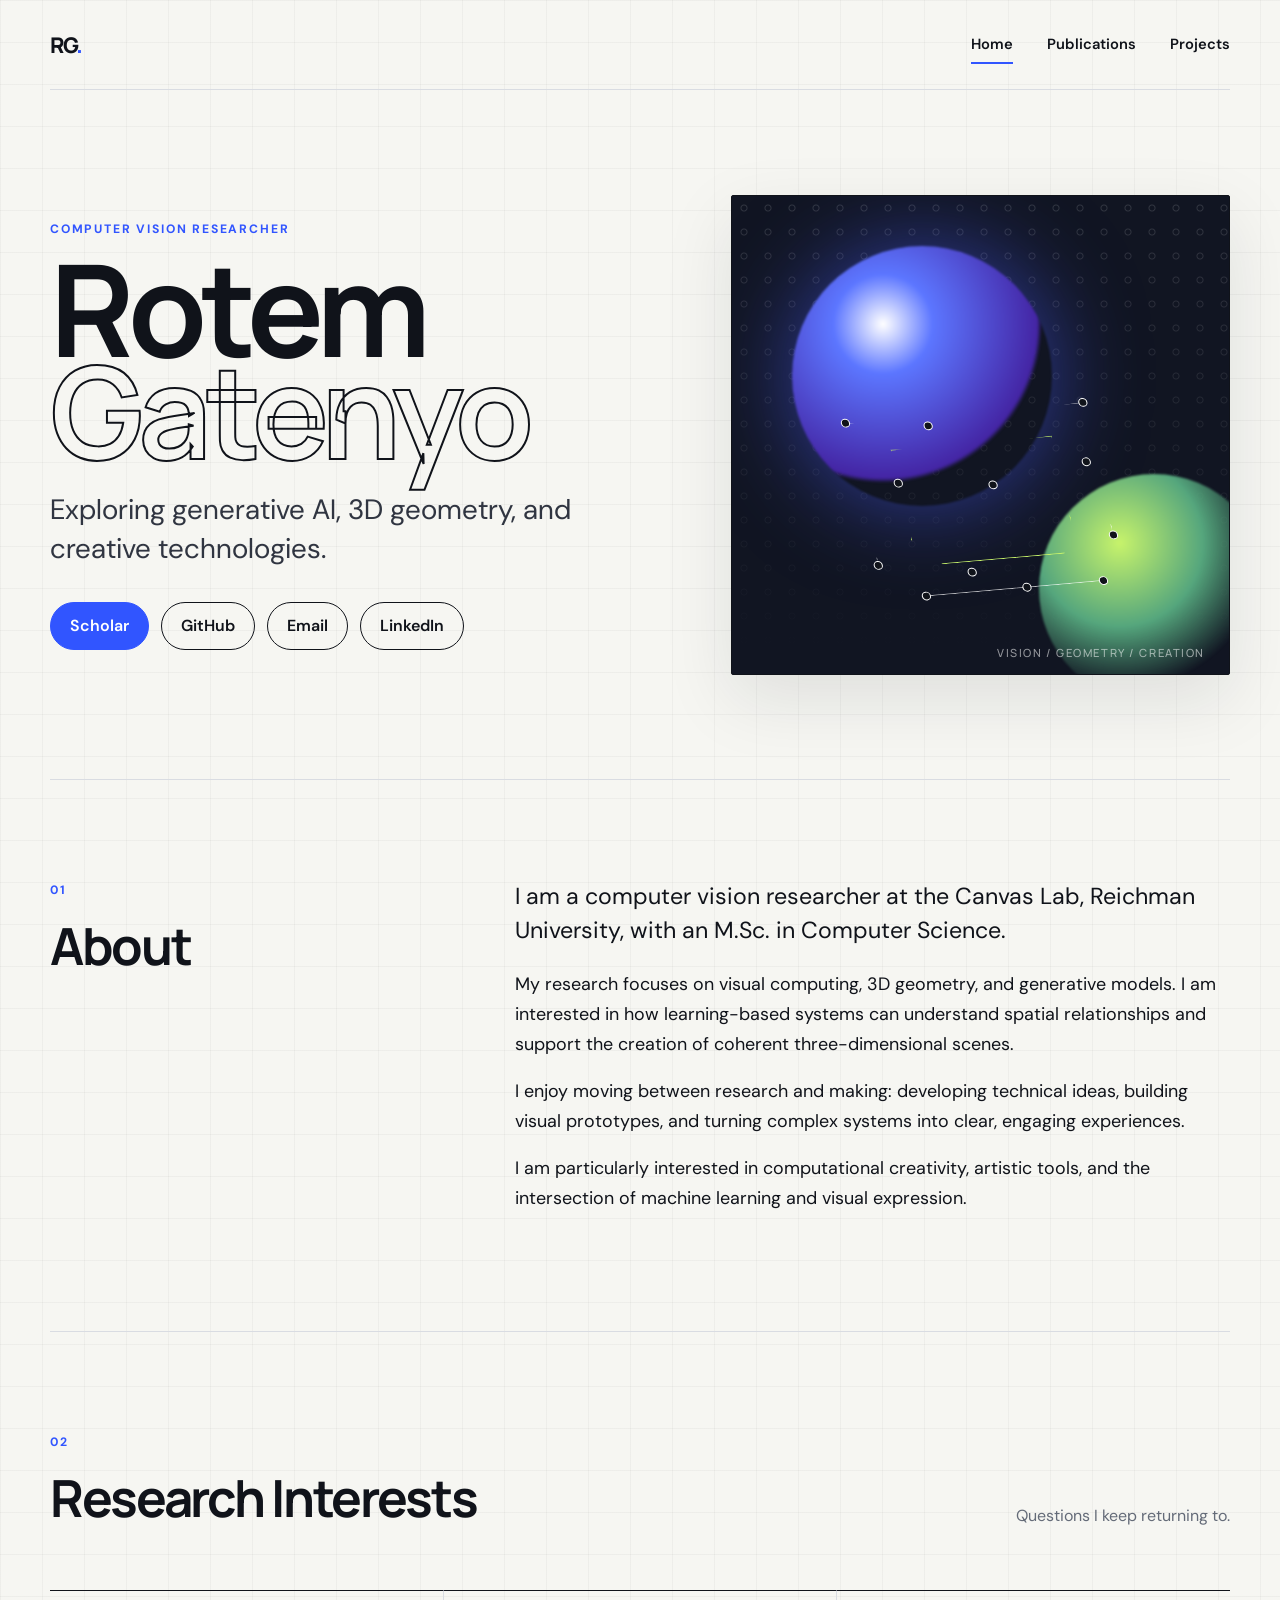
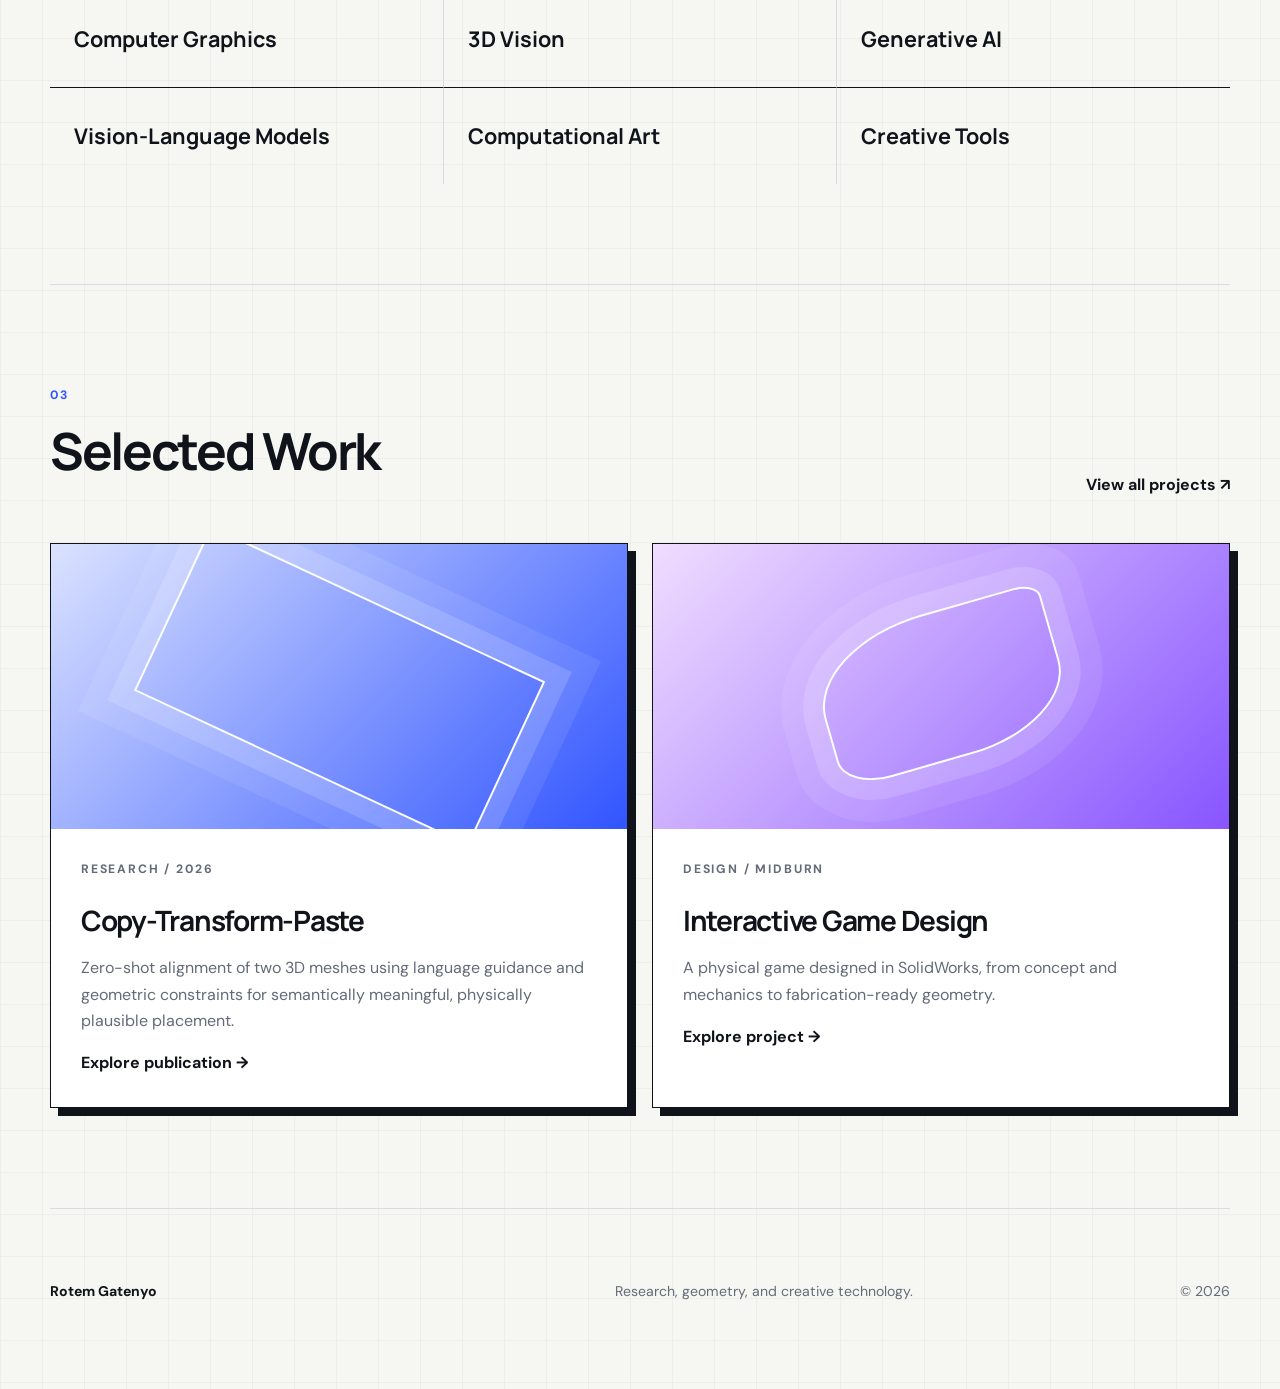
==== index.html @ 56edb847 "init website" ====
<!doctype html>
<html lang="en">
<head>
  <meta charset="utf-8">
  <meta name="viewport" content="width=device-width, initial-scale=1">
  <meta name="description" content="Rotem Gatenyo - Computer Vision researcher exploring generative AI, 3D geometry, and creative technologies.">
  <title>Rotem Gatenyo | Computer Vision Researcher</title>
  <link rel="preconnect" href="https://fonts.googleapis.com">
  <link rel="preconnect" href="https://fonts.gstatic.com" crossorigin>
  <link href="https://fonts.googleapis.com/css2?family=DM+Sans:wght@400;500;600;700&family=Manrope:wght@500;600;700;800&display=swap" rel="stylesheet">
  <link rel="stylesheet" href="css/styles.css">
  <script src="js/main.js" defer></script>
</head>
<body>
  <header class="site-header">
    <a class="logo" href="index.html" aria-label="Rotem Gatenyo home">RG<span>.</span></a>
    <button class="menu-toggle" type="button" aria-expanded="false" aria-controls="site-nav">Menu</button>
    <nav id="site-nav" class="site-nav" aria-label="Main navigation">
      <a class="active" href="index.html">Home</a>
      <a href="publications.html">Publications</a>
      <a href="projects.html">Projects</a>
    </nav>
  </header>

  <main>
    <section class="hero section">
      <div class="hero-copy">
        <p class="eyebrow">Computer Vision Researcher</p>
        <h1>Rotem<br><span>Gatenyo</span></h1>
        <p class="hero-intro">Exploring generative AI, 3D geometry, and creative technologies.</p>
        <div class="button-row" aria-label="Profile links">
          <a class="button primary" href="https://scholar.google.com/citations?user=MCSaL64AAAAJ&hl=en" aria-label="Google Scholar profile">Scholar</a>
          <a class="button" href="https://github.com/RotemGat">GitHub</a>
          <a class="button" href="mailto:rotemg8@gmail.com">Email</a>
          <a class="button" href="#">LinkedIn</a>
        </div>
      </div>
      <div class="hero-visual" aria-hidden="true">
        <div class="orb orb-one"></div>
        <div class="orb orb-two"></div>
        <div class="wireframe">
          <span></span><span></span><span></span><span></span>
          <span></span><span></span><span></span><span></span>
          <span></span><span></span><span></span><span></span>
        </div>
        <p>vision / geometry / creation</p>
      </div>
    </section>

    <section class="section two-column" id="about">
      <div>
        <p class="section-number">01</p>
        <h2>About</h2>
      </div>
      <div class="prose">
        <p>I am a computer vision researcher at the Canvas Lab, Reichman University, with an M.Sc. in Computer Science.</p>
        <p>My research focuses on visual computing, 3D geometry, and generative models. I am interested in how learning-based systems can understand spatial relationships and support the creation of coherent three-dimensional scenes.</p>
        <p>I enjoy moving between research and making: developing technical ideas, building visual prototypes, and turning complex systems into clear, engaging experiences.</p>
        <p>I am particularly interested in computational creativity, artistic tools, and the intersection of machine learning and visual expression.</p>
      </div>
    </section>

    <section class="section interests">
      <div class="section-heading">
        <div>
          <p class="section-number">02</p>
          <h2>Research Interests</h2>
        </div>
        <p>Questions I keep returning to.</p>
      </div>
      <div class="tag-grid">
        <span>Computer Graphics</span>
        <span>3D Vision</span>
        <span>Generative AI</span>
        <span>Vision-Language Models</span>
        <span>Computational Art</span>
        <span>Creative Tools</span>
      </div>
    </section>

    <section class="section featured">
      <div class="section-heading">
        <div>
          <p class="section-number">03</p>
          <h2>Selected Work</h2>
        </div>
        <a class="text-link" href="projects.html">View all projects <span aria-hidden="true">↗</span></a>
      </div>
      <div class="card-grid">
        <article class="project-card accent-blue">
          <div class="card-art card-art-geometry" aria-hidden="true"></div>
          <div class="card-body">
            <p class="card-meta">Research / 2026</p>
            <h3>Copy-Transform-Paste</h3>
            <p>Zero-shot alignment of two 3D meshes using language guidance and geometric constraints for semantically meaningful, physically plausible placement.</p>
            <a class="text-link" href="publications.html">Explore publication <span aria-hidden="true">→</span></a>
          </div>
        </article>
        <article class="project-card accent-violet">
          <div class="card-art card-art-object" aria-hidden="true"></div>
          <div class="card-body">
            <p class="card-meta">Design / Midburn</p>
            <h3>Interactive Game Design</h3>
            <p>A physical game designed in SolidWorks, from concept and mechanics to fabrication-ready geometry.</p>
            <a class="text-link" href="projects.html">Explore project <span aria-hidden="true">→</span></a>
          </div>
        </article>
      </div>
    </section>
  </main>

  <footer class="site-footer">
    <p>Rotem Gatenyo</p>
    <p>Research, geometry, and creative technology.</p>
    <p>© <span data-current-year></span></p>
  </footer>
</body>
</html>
---- css/styles.css ----
:root {
  --ink: #10131a;
  --muted: #646b78;
  --paper: #f6f6f2;
  --panel: #ffffff;
  --line: #d9dce2;
  --blue: #3155ff;
  --violet: #8855ff;
  --lime: #c7f36b;
  --max-width: 1180px;
  --shadow: 0 24px 70px rgba(24, 28, 42, 0.1);
}

* {
  box-sizing: border-box;
}

html {
  scroll-behavior: smooth;
}

body {
  margin: 0;
  color: var(--ink);
  background:
    linear-gradient(rgba(16, 19, 26, 0.035) 1px, transparent 1px),
    linear-gradient(90deg, rgba(16, 19, 26, 0.035) 1px, transparent 1px),
    var(--paper);
  background-size: 42px 42px;
  font-family: "DM Sans", sans-serif;
  line-height: 1.65;
}

a {
  color: inherit;
  text-decoration: none;
}

.site-header,
.site-footer,
.section {
  width: min(calc(100% - 40px), var(--max-width));
  margin-inline: auto;
}

.site-header {
  min-height: 90px;
  display: flex;
  align-items: center;
  justify-content: space-between;
  border-bottom: 1px solid var(--line);
}

.logo {
  font: 800 1.35rem/1 "Manrope", sans-serif;
  letter-spacing: -0.06em;
}

.logo span,
.page-hero h1 span {
  color: var(--blue);
}

.site-nav {
  display: flex;
  align-items: center;
  gap: 34px;
  font-size: 0.92rem;
  font-weight: 600;
}

.site-nav a {
  position: relative;
  padding: 12px 0;
}

.site-nav a::after {
  content: "";
  position: absolute;
  right: 0;
  bottom: 5px;
  left: 0;
  height: 2px;
  background: var(--blue);
  transform: scaleX(0);
  transform-origin: left;
  transition: transform 180ms ease;
}

.site-nav a:hover::after,
.site-nav a.active::after {
  transform: scaleX(1);
}

.menu-toggle {
  display: none;
}

.section {
  padding-block: 100px;
  border-bottom: 1px solid var(--line);
}

.hero {
  min-height: 690px;
  display: grid;
  grid-template-columns: 1.1fr 0.9fr;
  align-items: center;
  gap: 70px;
}

.eyebrow,
.card-meta,
.section-number,
.year-label {
  margin: 0 0 18px;
  color: var(--blue);
  font-size: 0.76rem;
  font-weight: 700;
  letter-spacing: 0.15em;
  text-transform: uppercase;
}

h1,
h2,
h3,
p {
  margin-top: 0;
}

h1,
h2,
h3 {
  font-family: "Manrope", sans-serif;
  letter-spacing: -0.045em;
}

.hero h1 {
  margin-bottom: 28px;
  font-size: clamp(4.5rem, 10vw, 8.5rem);
  line-height: 0.8;
}

.hero h1 span {
  color: transparent;
  -webkit-text-stroke: 2px var(--ink);
}

.hero-intro {
  max-width: 600px;
  color: #303541;
  font-size: clamp(1.3rem, 2.2vw, 1.75rem);
  line-height: 1.4;
}

.button-row {
  display: flex;
  flex-wrap: wrap;
  gap: 12px;
  margin-top: 34px;
}

.button-row.compact {
  margin-top: 25px;
}

.button {
  display: inline-flex;
  align-items: center;
  justify-content: center;
  min-height: 45px;
  padding: 10px 19px;
  border: 1px solid var(--ink);
  border-radius: 100px;
  background: transparent;
  font-weight: 600;
  transition: transform 180ms ease, color 180ms ease, background 180ms ease;
}

.button:hover {
  transform: translateY(-2px);
  color: var(--paper);
  background: var(--ink);
}

.button.primary {
  color: white;
  border-color: var(--blue);
  background: var(--blue);
}

.hero-visual {
  position: relative;
  min-height: 480px;
  overflow: hidden;
  border: 1px solid var(--ink);
  border-radius: 2px;
  background: #111522;
  box-shadow: var(--shadow);
}

.hero-visual::before {
  content: "";
  position: absolute;
  inset: 0;
  background: radial-gradient(circle at center, transparent 0 2px, rgba(255, 255, 255, 0.14) 3px, transparent 4px);
  background-size: 24px 24px;
  mask-image: linear-gradient(to bottom, black, transparent);
}

.hero-visual p {
  position: absolute;
  right: 24px;
  bottom: 4px;
  color: rgba(255, 255, 255, 0.55);
  font: 500 0.7rem/1 "Manrope", sans-serif;
  letter-spacing: 0.14em;
  text-transform: uppercase;
}

.orb {
  position: absolute;
  border-radius: 50%;
  filter: blur(1px);
}

.orb-one {
  top: 50px;
  left: 60px;
  width: 260px;
  height: 260px;
  background: radial-gradient(circle at 35% 30%, white, #5c76ff 20%, #4425a4 62%, transparent 64%);
  box-shadow: 0 0 90px rgba(75, 95, 255, 0.55);
}

.orb-two {
  right: -40px;
  bottom: -30px;
  width: 230px;
  height: 230px;
  background: radial-gradient(circle at 35% 30%, var(--lime), #55a67d 38%, transparent 67%);
}

.wireframe {
  position: absolute;
  top: 210px;
  left: 130px;
  width: 245px;
  height: 190px;
  transform: rotate(-13deg) skewY(8deg);
}

.wireframe span {
  position: absolute;
  width: 9px;
  height: 9px;
  border: 1px solid white;
  border-radius: 50%;
  background: var(--ink);
}

.wireframe span:nth-child(1) { top: 0; left: 0; }
.wireframe span:nth-child(2) { top: 10px; left: 80px; }
.wireframe span:nth-child(3) { top: 0; right: 0; }
.wireframe span:nth-child(4) { top: 65px; left: 38px; }
.wireframe span:nth-child(5) { top: 75px; left: 130px; }
.wireframe span:nth-child(6) { top: 60px; right: 10px; }
.wireframe span:nth-child(7) { bottom: 35px; left: 0; }
.wireframe span:nth-child(8) { bottom: 20px; left: 90px; }
.wireframe span:nth-child(9) { right: 0; bottom: 45px; }
.wireframe span:nth-child(10) { bottom: 0; left: 40px; }
.wireframe span:nth-child(11) { bottom: 0; left: 140px; }
.wireframe span:nth-child(12) { right: 20px; bottom: 0; }

.wireframe::before,
.wireframe::after {
  content: "";
  position: absolute;
  inset: 4px;
  border: 1px solid rgba(255, 255, 255, 0.72);
  clip-path: polygon(0 0, 34% 6%, 100% 0, 86% 36%, 100% 70%, 91% 100%, 57% 100%, 16% 100%, 0 77%, 16% 35%);
}

.wireframe::after {
  inset: 35px 42px;
  border-color: var(--lime);
}

.two-column {
  display: grid;
  grid-template-columns: 0.7fr 1.3fr;
  gap: 80px;
}

h2 {
  margin-bottom: 20px;
  font-size: clamp(2rem, 4vw, 3.7rem);
  line-height: 1.08;
}

.prose {
  max-width: 720px;
  font-size: 1.12rem;
}

.prose p:first-child {
  font-size: 1.45rem;
  line-height: 1.45;
}

.section-heading {
  display: flex;
  align-items: end;
  justify-content: space-between;
  gap: 30px;
  margin-bottom: 45px;
}

.section-heading > p {
  color: var(--muted);
}

.tag-grid {
  display: grid;
  grid-template-columns: repeat(3, 1fr);
}

.tag-grid span {
  padding: 30px 24px;
  border-top: 1px solid var(--ink);
  font-family: "Manrope", sans-serif;
  font-size: clamp(1rem, 2vw, 1.35rem);
  font-weight: 700;
}

.tag-grid span:nth-child(3n + 2) {
  border-right: 1px solid var(--line);
  border-left: 1px solid var(--line);
}

.card-grid {
  display: grid;
  grid-template-columns: repeat(2, 1fr);
  gap: 24px;
}

.project-card {
  overflow: hidden;
  border: 1px solid var(--ink);
  background: var(--panel);
  box-shadow: 8px 8px 0 var(--ink);
}

.card-art {
  position: relative;
  height: 285px;
  overflow: hidden;
}

.accent-blue .card-art {
  background: linear-gradient(135deg, #dbe2ff, #3155ff);
}

.accent-violet .card-art {
  background: linear-gradient(135deg, #f0ddff, #8855ff);
}

.card-art-geometry::before,
.card-art-object::before {
  content: "";
  position: absolute;
  inset: 18%;
  border: 2px solid white;
  transform: rotate(25deg);
  box-shadow: 0 0 0 20px rgba(255, 255, 255, 0.15), 0 0 0 42px rgba(255, 255, 255, 0.08);
}

.card-art-object::before {
  inset: 24% 29%;
  border-radius: 50% 10% 45% 20%;
  transform: rotate(-16deg);
}

.card-body {
  padding: 30px;
}

.card-body h3 {
  margin-bottom: 12px;
  font-size: 1.75rem;
}

.card-body p {
  color: var(--muted);
}

.text-link {
  display: inline-block;
  color: var(--ink);
  font-weight: 700;
}

.text-link span {
  display: inline-block;
  transition: transform 180ms ease;
}

.text-link:hover span {
  transform: translate(3px, -2px);
}

.page-hero {
  padding-top: 135px;
  padding-bottom: 85px;
}

.page-hero h1 {
  margin-bottom: 20px;
  font-size: clamp(4rem, 10vw, 8rem);
  line-height: 0.95;
}

.page-hero > p:last-child {
  max-width: 700px;
  color: var(--muted);
  font-size: 1.3rem;
}

.publication-list,
.project-list {
  padding-top: 25px;
}

.year-label {
  margin-top: 55px;
  padding-bottom: 15px;
  border-bottom: 1px solid var(--ink);
}

.publication {
  display: grid;
  grid-template-columns: 90px 1fr;
  gap: 30px;
  padding: 50px 0 70px;
  border-bottom: 1px solid var(--line);
}

.publication-index,
.project-number {
  color: var(--muted);
  font: 600 0.85rem/1 "Manrope", sans-serif;
}

.publication h2 {
  margin-bottom: 12px;
}

.authors {
  color: #343946;
}

.description {
  max-width: 760px;
  color: var(--muted);
}

.project-row {
  display: grid;
  grid-template-columns: 45px minmax(260px, 0.9fr) 1.1fr;
  gap: 35px;
  padding: 70px 0;
  border-bottom: 1px solid var(--line);
}

.project-image {
  min-height: 360px;
  display: grid;
  place-items: center;
  overflow: hidden;
  border: 1px solid var(--ink);
  color: rgba(255, 255, 255, 0.75);
  font: 600 0.75rem/1 "Manrope", sans-serif;
  letter-spacing: 0.12em;
  text-transform: uppercase;
}

.placeholder-solidworks {
  background:
    linear-gradient(35deg, transparent 47%, rgba(255, 255, 255, 0.45) 48% 49%, transparent 50%),
    linear-gradient(-35deg, transparent 47%, rgba(255, 255, 255, 0.32) 48% 49%, transparent 50%),
    #3155ff;
  background-size: 60px 60px;
}

.placeholder-nlp {
  background: radial-gradient(circle at 20% 30%, var(--lime) 0 5px, transparent 6px),
    radial-gradient(circle at 65% 20%, white 0 5px, transparent 6px),
    radial-gradient(circle at 75% 75%, #f2b8ff 0 5px, transparent 6px),
    linear-gradient(135deg, #1a2030, #8855ff);
}

.placeholder-future {
  color: var(--muted);
  background: repeating-linear-gradient(45deg, #e5e6ea, #e5e6ea 2px, #f7f7f4 2px, #f7f7f4 14px);
}

.project-copy {
  padding-top: 25px;
}

.project-copy h2 {
  font-size: clamp(2rem, 3.4vw, 3.2rem);
}

.project-copy > p {
  color: var(--muted);
}

.project-details {
  padding: 20px 0;
  border-top: 1px solid var(--line);
  border-bottom: 1px solid var(--line);
  list-style: none;
}

.project-details li {
  padding: 4px 0;
}

.site-footer {
  min-height: 180px;
  display: grid;
  grid-template-columns: 1fr 1fr auto;
  align-items: center;
  gap: 30px;
  color: var(--muted);
  font-size: 0.88rem;
}

.site-footer p:first-child {
  color: var(--ink);
  font-weight: 700;
}

@media (max-width: 800px) {
  .site-header {
    position: relative;
    min-height: 74px;
  }

  .menu-toggle {
    display: block;
    padding: 8px 0;
    border: 0;
    background: transparent;
    font: 600 0.9rem/1 "DM Sans", sans-serif;
  }

  .site-nav {
    position: absolute;
    z-index: 10;
    top: 74px;
    right: 0;
    left: 0;
    display: none;
    padding: 20px;
    border: 1px solid var(--ink);
    background: var(--paper);
    flex-direction: column;
    align-items: flex-start;
    gap: 10px;
  }

  .site-nav.open {
    display: flex;
  }

  .section {
    padding-block: 70px;
  }

  .hero {
    grid-template-columns: 1fr;
    gap: 45px;
    padding-top: 80px;
  }

  .hero-visual {
    min-height: 400px;
  }

  .two-column,
  .card-grid,
  .project-row {
    grid-template-columns: 1fr;
  }

  .tag-grid {
    grid-template-columns: repeat(2, 1fr);
  }

  .tag-grid span:nth-child(3n + 2) {
    border-right: 0;
    border-left: 0;
  }

  .tag-grid span:nth-child(even) {
    border-left: 1px solid var(--line);
  }

  .project-number {
    display: none;
  }

  .project-image {
    min-height: 300px;
  }

  .site-footer {
    grid-template-columns: 1fr;
    gap: 5px;
    padding-block: 50px;
  }
}

@media (max-width: 520px) {
  .site-header,
  .site-footer,
  .section {
    width: min(calc(100% - 28px), var(--max-width));
  }

  .hero h1 {
    font-size: 4.2rem;
  }

  .hero-visual {
    min-height: 330px;
  }

  .orb-one {
    left: 25px;
    width: 210px;
    height: 210px;
  }

  .wireframe {
    top: 165px;
    left: 60px;
    transform: scale(0.8) rotate(-13deg) skewY(8deg);
    transform-origin: left top;
  }

  .section-heading {
    align-items: flex-start;
    flex-direction: column;
  }

  .tag-grid {
    grid-template-columns: 1fr;
  }

  .tag-grid span:nth-child(even) {
    border-left: 0;
  }

  .publication {
    grid-template-columns: 1fr;
    gap: 15px;
  }
}

@media (prefers-reduced-motion: reduce) {
  html {
    scroll-behavior: auto;
  }

  *,
  *::before,
  *::after {
    transition-duration: 0.01ms !important;
  }
}
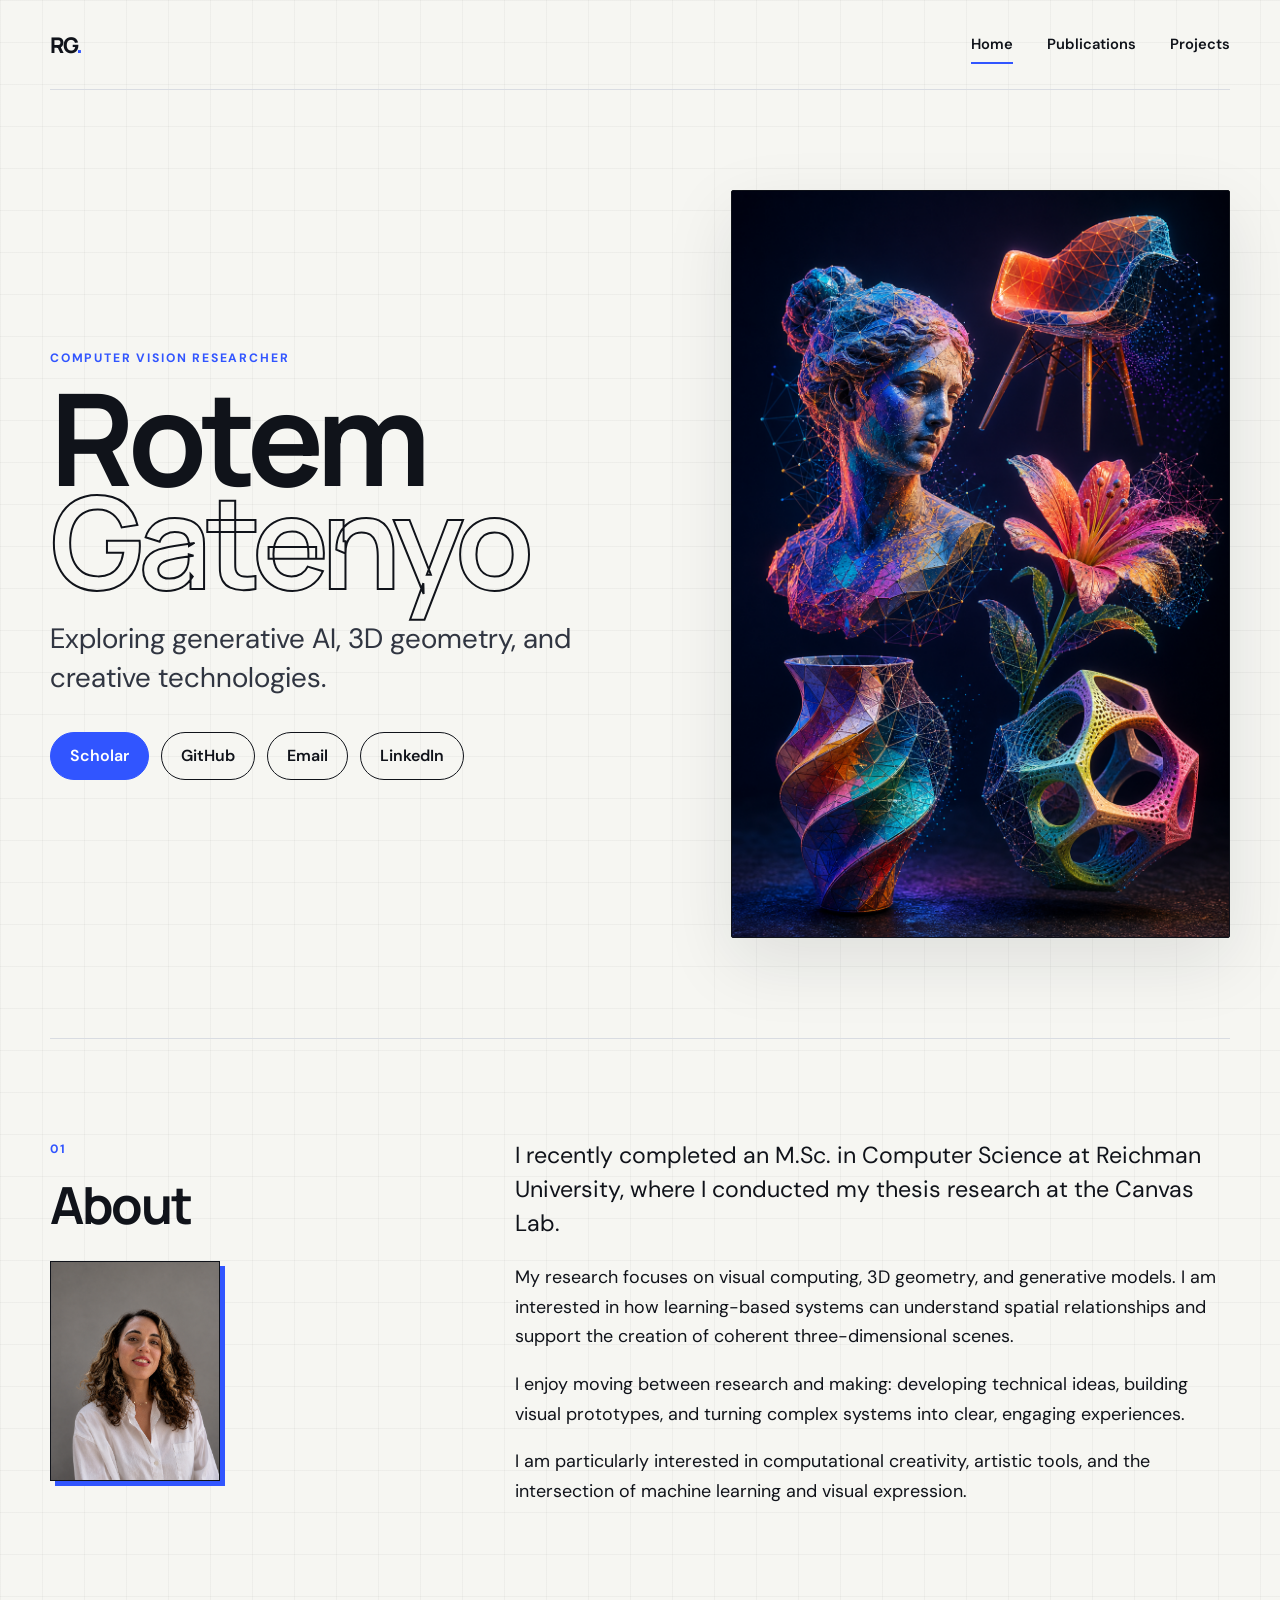
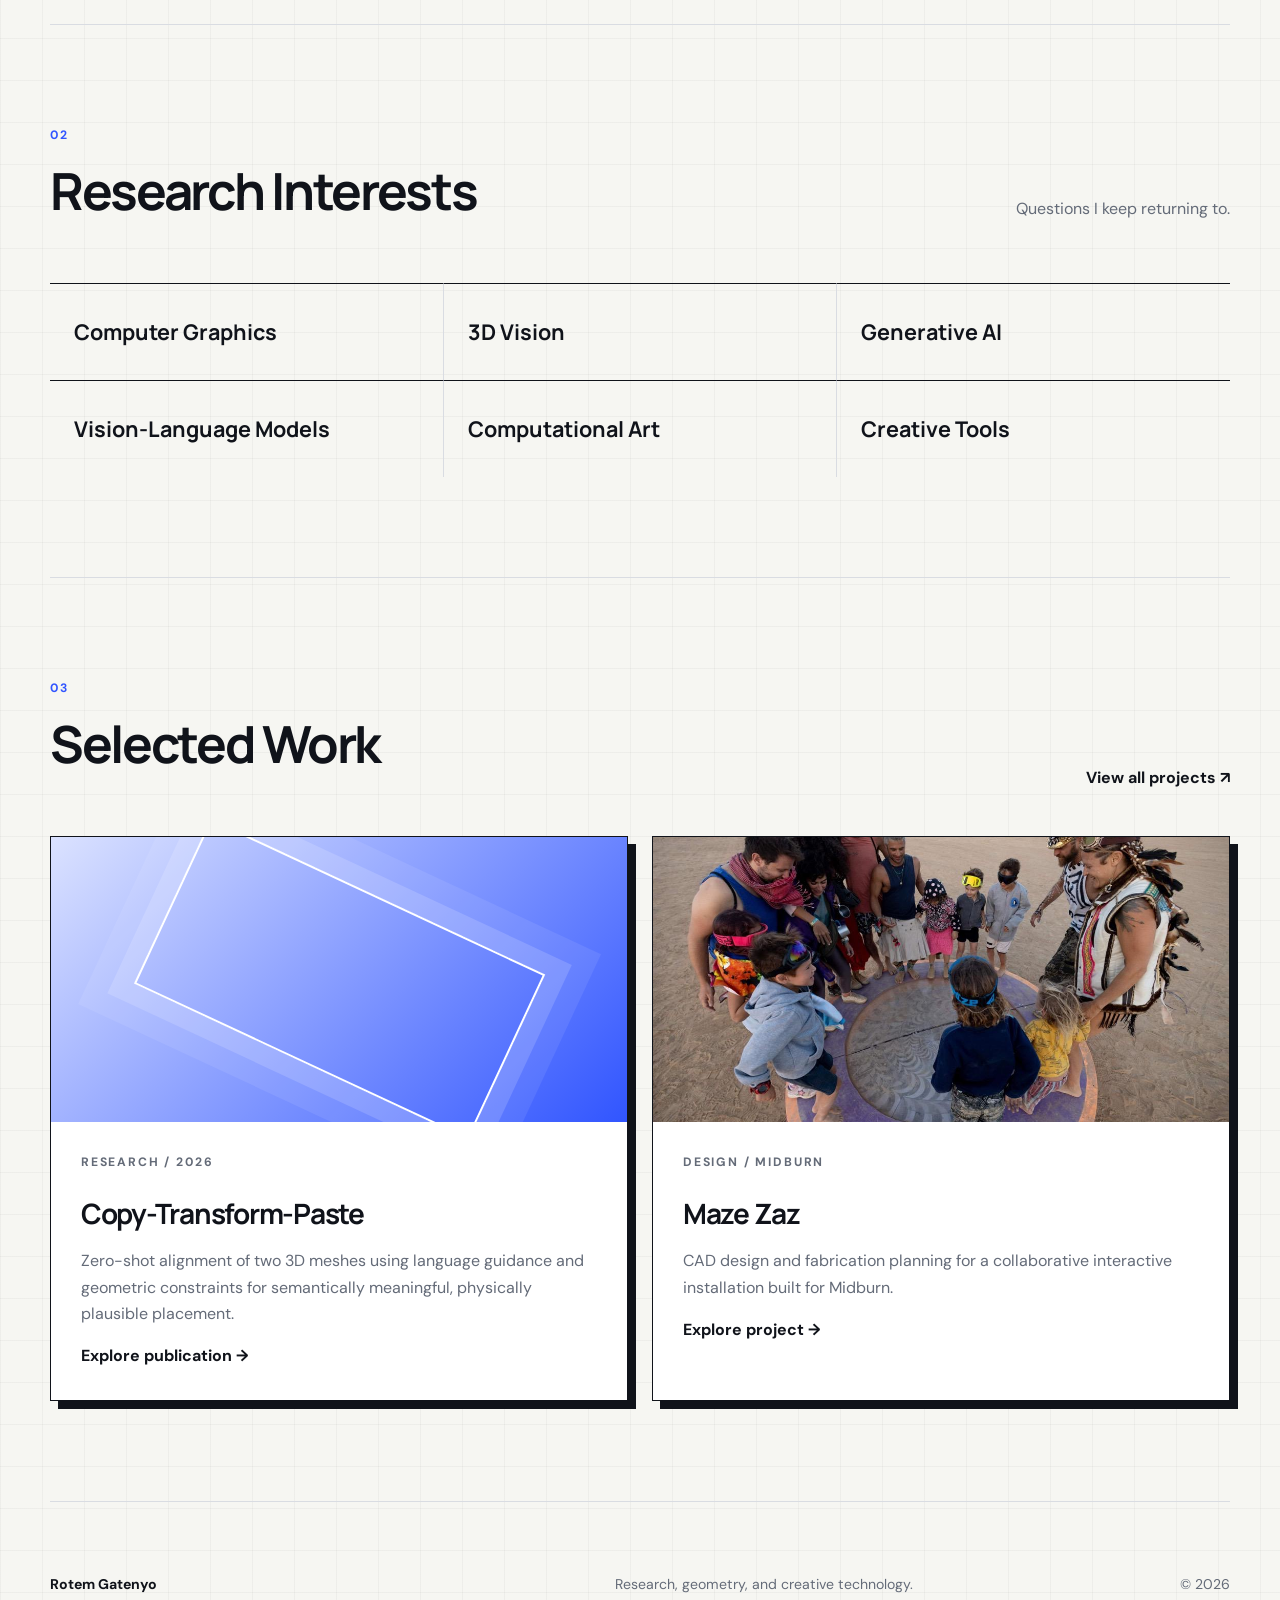
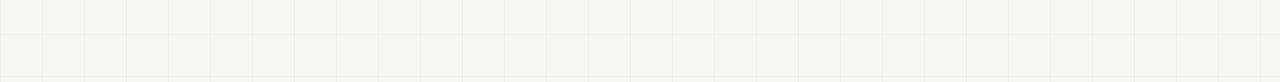
==== commit b7981c7c: "update website - add publications + modify structure" ====
--- a/index.html
+++ b/index.html
@@ -35,15 +35,8 @@
           <a class="button" href="#">LinkedIn</a>
         </div>
       </div>
-      <div class="hero-visual" aria-hidden="true">
-        <div class="orb orb-one"></div>
-        <div class="orb orb-two"></div>
-        <div class="wireframe">
-          <span></span><span></span><span></span><span></span>
-          <span></span><span></span><span></span><span></span>
-          <span></span><span></span><span></span><span></span>
-        </div>
-        <p>vision / geometry / creation</p>
+      <div class="hero-visual">
+        <img src="assets/images/hero/colorful-mesh-objects.png" alt="A colorful collection of detailed 3D mesh objects, including a sculptural bust, chair, flower, vessel, and geometric form">
       </div>
     </section>
 
@@ -51,9 +44,10 @@
       <div>
         <p class="section-number">01</p>
         <h2>About</h2>
+        <img class="about-portrait" src="assets/images/profile/rotem-gatenyo.png" alt="Portrait of Rotem Gatenyo">
       </div>
       <div class="prose">
-        <p>I am a computer vision researcher at the Canvas Lab, Reichman University, with an M.Sc. in Computer Science.</p>
+        <p>I recently completed an M.Sc. in Computer Science at Reichman University, where I conducted my thesis research at the Canvas Lab.</p>
         <p>My research focuses on visual computing, 3D geometry, and generative models. I am interested in how learning-based systems can understand spatial relationships and support the creation of coherent three-dimensional scenes.</p>
         <p>I enjoy moving between research and making: developing technical ideas, building visual prototypes, and turning complex systems into clear, engaging experiences.</p>
         <p>I am particularly interested in computational creativity, artistic tools, and the intersection of machine learning and visual expression.</p>
@@ -97,11 +91,13 @@
           </div>
         </article>
         <article class="project-card accent-violet">
-          <div class="card-art card-art-object" aria-hidden="true"></div>
+          <div class="card-art card-art-photo">
+            <img src="assets/images/projects/midburn/midburn-group.jpg" alt="The Maze Zaz interactive installation in use at Midburn">
+          </div>
           <div class="card-body">
             <p class="card-meta">Design / Midburn</p>
-            <h3>Interactive Game Design</h3>
-            <p>A physical game designed in SolidWorks, from concept and mechanics to fabrication-ready geometry.</p>
+            <h3>Maze Zaz</h3>
+            <p>CAD design and fabrication planning for a collaborative interactive installation built for Midburn.</p>
             <a class="text-link" href="projects.html">Explore project <span aria-hidden="true">→</span></a>
           </div>
         </article>
--- a/css/styles.css
+++ b/css/styles.css
@@ -199,97 +199,30 @@
   box-shadow: var(--shadow);
 }
 
-.hero-visual::before {
-  content: "";
-  position: absolute;
-  inset: 0;
-  background: radial-gradient(circle at center, transparent 0 2px, rgba(255, 255, 255, 0.14) 3px, transparent 4px);
-  background-size: 24px 24px;
-  mask-image: linear-gradient(to bottom, black, transparent);
-}
-
-.hero-visual p {
-  position: absolute;
-  right: 24px;
-  bottom: 4px;
-  color: rgba(255, 255, 255, 0.55);
-  font: 500 0.7rem/1 "Manrope", sans-serif;
-  letter-spacing: 0.14em;
-  text-transform: uppercase;
-}
-
-.orb {
-  position: absolute;
-  border-radius: 50%;
-  filter: blur(1px);
-}
-
-.orb-one {
-  top: 50px;
-  left: 60px;
-  width: 260px;
-  height: 260px;
-  background: radial-gradient(circle at 35% 30%, white, #5c76ff 20%, #4425a4 62%, transparent 64%);
-  box-shadow: 0 0 90px rgba(75, 95, 255, 0.55);
-}
-
-.orb-two {
-  right: -40px;
-  bottom: -30px;
-  width: 230px;
-  height: 230px;
-  background: radial-gradient(circle at 35% 30%, var(--lime), #55a67d 38%, transparent 67%);
-}
-
-.wireframe {
-  position: absolute;
-  top: 210px;
-  left: 130px;
-  width: 245px;
-  height: 190px;
-  transform: rotate(-13deg) skewY(8deg);
-}
-
-.wireframe span {
-  position: absolute;
-  width: 9px;
-  height: 9px;
-  border: 1px solid white;
-  border-radius: 50%;
-  background: var(--ink);
-}
-
-.wireframe span:nth-child(1) { top: 0; left: 0; }
-.wireframe span:nth-child(2) { top: 10px; left: 80px; }
-.wireframe span:nth-child(3) { top: 0; right: 0; }
-.wireframe span:nth-child(4) { top: 65px; left: 38px; }
-.wireframe span:nth-child(5) { top: 75px; left: 130px; }
-.wireframe span:nth-child(6) { top: 60px; right: 10px; }
-.wireframe span:nth-child(7) { bottom: 35px; left: 0; }
-.wireframe span:nth-child(8) { bottom: 20px; left: 90px; }
-.wireframe span:nth-child(9) { right: 0; bottom: 45px; }
-.wireframe span:nth-child(10) { bottom: 0; left: 40px; }
-.wireframe span:nth-child(11) { bottom: 0; left: 140px; }
-.wireframe span:nth-child(12) { right: 20px; bottom: 0; }
-
-.wireframe::before,
-.wireframe::after {
-  content: "";
-  position: absolute;
-  inset: 4px;
-  border: 1px solid rgba(255, 255, 255, 0.72);
-  clip-path: polygon(0 0, 34% 6%, 100% 0, 86% 36%, 100% 70%, 91% 100%, 57% 100%, 16% 100%, 0 77%, 16% 35%);
-}
-
-.wireframe::after {
-  inset: 35px 42px;
-  border-color: var(--lime);
+.hero-visual img {
+  width: 100%;
+  height: 100%;
+  min-height: 480px;
+  display: block;
+  object-fit: cover;
+  object-position: center;
 }
 
 .two-column {
   display: grid;
   grid-template-columns: 0.7fr 1.3fr;
   gap: 80px;
+}
+
+.about-portrait {
+  width: 170px;
+  height: 220px;
+  display: block;
+  margin-top: 28px;
+  border: 1px solid var(--ink);
+  object-fit: cover;
+  object-position: center 34%;
+  box-shadow: 5px 5px 0 var(--blue);
 }
 
 h2 {
@@ -381,6 +314,13 @@
   transform: rotate(-16deg);
 }
 
+.card-art-photo img {
+  width: 100%;
+  height: 100%;
+  display: block;
+  object-fit: cover;
+}
+
 .card-body {
   padding: 30px;
 }
@@ -452,16 +392,87 @@
 }
 
 .publication h2 {
+  margin-bottom: 10px;
+  font-size: clamp(1.65rem, 2.1vw, 2.15rem);
+  line-height: 1.08;
+}
+
+.publication-content {
+  display: grid;
+  grid-template-columns: 430px minmax(0, 1fr);
+  align-items: start;
+  gap: 42px;
+}
+
+.publication-content-featured {
+  grid-template-columns: 430px minmax(0, 1fr);
+}
+
+.publication-visual {
+  display: block;
+  overflow: hidden;
+  border: 1px solid var(--ink);
+  background: white;
+  box-shadow: 7px 7px 0 var(--ink);
+}
+
+.publication-visual img {
+  width: 100%;
+  height: auto;
+  display: block;
+  transition: transform 240ms ease;
+}
+
+.publication-visual-wide {
+  width: 100%;
+}
+
+.publication-visual-portrait {
+  width: 82%;
+}
+
+.publication-visual:hover img {
+  transform: scale(1.015);
+}
+
+.authors {
   margin-bottom: 12px;
-}
-
-.authors {
   color: #343946;
+  line-height: 1.45;
 }
 
 .description {
   max-width: 760px;
+  margin-bottom: 0;
   color: var(--muted);
+  font-size: 0.95rem;
+  line-height: 1.55;
+}
+
+.publication .button-row.compact {
+  margin-top: 20px;
+}
+
+.publication .button {
+  min-height: 41px;
+  padding: 8px 16px;
+  font-size: 0.92rem;
+}
+
+@media (max-width: 1050px) {
+  .publication-content,
+  .publication-content-featured {
+    grid-template-columns: 1fr;
+    gap: 32px;
+  }
+
+  .publication-visual {
+    width: min(100%, 620px);
+  }
+
+  .publication-visual-portrait {
+    width: min(82%, 430px);
+  }
 }
 
 .project-row {
@@ -470,6 +481,94 @@
   gap: 35px;
   padding: 70px 0;
   border-bottom: 1px solid var(--line);
+}
+
+.project-case-study {
+  padding: 65px 0 90px;
+  border-bottom: 1px solid var(--line);
+}
+
+.project-case-heading {
+  display: grid;
+  grid-template-columns: 45px 1fr;
+  gap: 35px;
+  margin-bottom: 42px;
+}
+
+.project-case-heading h2 {
+  max-width: 900px;
+  margin-bottom: 0;
+  font-size: clamp(2.3rem, 4.8vw, 4.8rem);
+}
+
+.project-case-intro {
+  display: grid;
+  grid-template-columns: minmax(0, 1.25fr) minmax(320px, 0.75fr);
+  align-items: start;
+  gap: 48px;
+  margin-left: 80px;
+}
+
+.project-lead-image {
+  margin: 0;
+  border: 1px solid var(--ink);
+  background: var(--panel);
+  box-shadow: 9px 9px 0 var(--ink);
+}
+
+.project-lead-image img,
+.gallery-item img {
+  width: 100%;
+  display: block;
+}
+
+.project-case-intro .project-copy {
+  padding-top: 0;
+}
+
+.project-gallery {
+  display: grid;
+  grid-template-columns: repeat(2, minmax(0, 1fr));
+  gap: 28px;
+  margin: 70px 0 0 80px;
+}
+
+.gallery-item {
+  margin: 0;
+}
+
+.gallery-item img {
+  aspect-ratio: 4 / 3;
+  border: 1px solid var(--ink);
+  background: white;
+  object-fit: cover;
+}
+
+.gallery-item:nth-child(2) img {
+  object-fit: contain;
+}
+
+.gallery-wide {
+  grid-column: span 2;
+}
+
+.gallery-wide img {
+  aspect-ratio: 16 / 8;
+}
+
+.gallery-item figcaption {
+  display: grid;
+  grid-template-columns: 34px 1fr;
+  gap: 8px;
+  padding-top: 14px;
+  color: var(--muted);
+  font-size: 0.88rem;
+  line-height: 1.45;
+}
+
+.gallery-item figcaption span {
+  color: var(--blue);
+  font-weight: 700;
 }
 
 .project-image {
@@ -595,6 +694,21 @@
     grid-template-columns: 1fr;
   }
 
+  .project-case-heading {
+    grid-template-columns: 1fr;
+    gap: 12px;
+  }
+
+  .project-case-intro {
+    grid-template-columns: 1fr;
+    gap: 38px;
+    margin-left: 0;
+  }
+
+  .project-gallery {
+    margin-left: 0;
+  }
+
   .tag-grid {
     grid-template-columns: repeat(2, 1fr);
   }
@@ -614,6 +728,15 @@
 
   .project-image {
     min-height: 300px;
+  }
+
+  .publication-content {
+    grid-template-columns: 1fr;
+    gap: 32px;
+  }
+
+  .publication-visual {
+    width: min(100%, 520px);
   }
 
   .site-footer {
@@ -638,19 +761,6 @@
     min-height: 330px;
   }
 
-  .orb-one {
-    left: 25px;
-    width: 210px;
-    height: 210px;
-  }
-
-  .wireframe {
-    top: 165px;
-    left: 60px;
-    transform: scale(0.8) rotate(-13deg) skewY(8deg);
-    transform-origin: left top;
-  }
-
   .section-heading {
     align-items: flex-start;
     flex-direction: column;
@@ -662,6 +772,18 @@
 
   .tag-grid span:nth-child(even) {
     border-left: 0;
+  }
+
+  .project-gallery {
+    grid-template-columns: 1fr;
+  }
+
+  .gallery-wide {
+    grid-column: auto;
+  }
+
+  .gallery-wide img {
+    aspect-ratio: 4 / 3;
   }
 
   .publication {
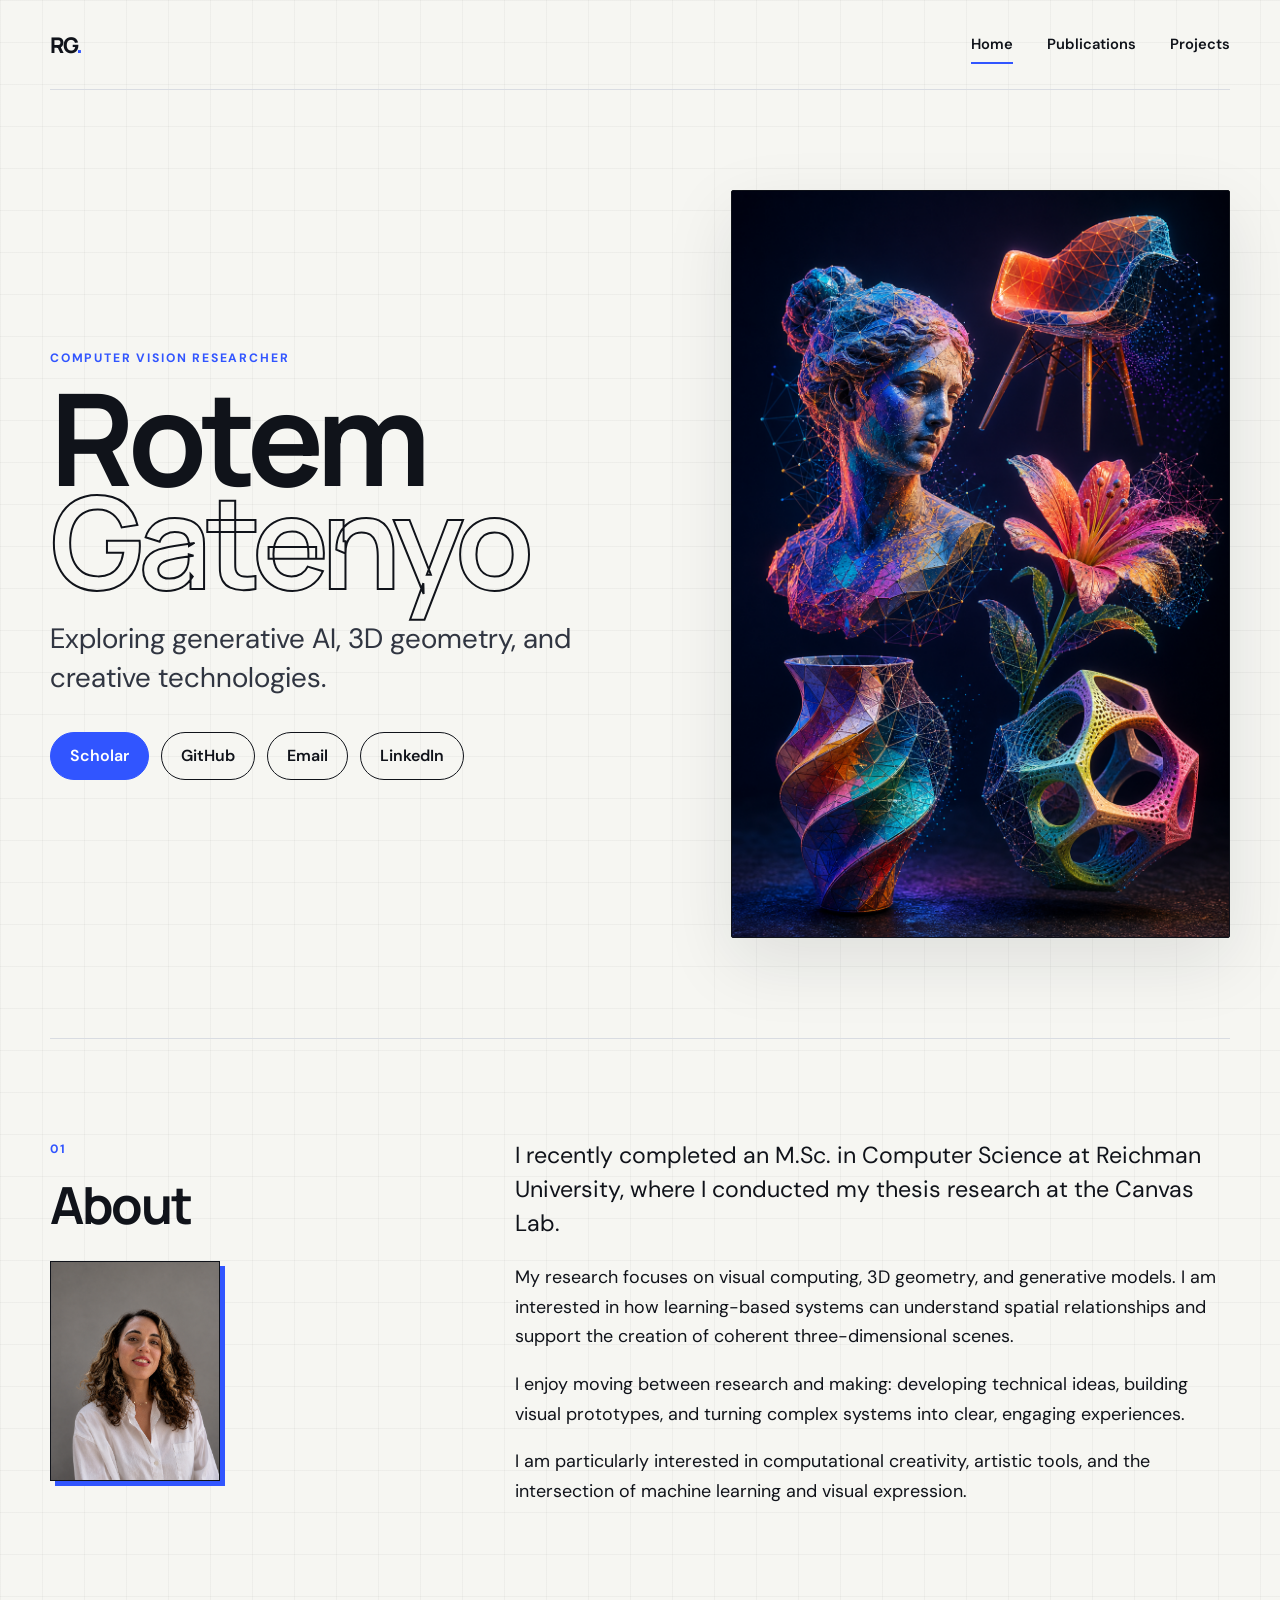
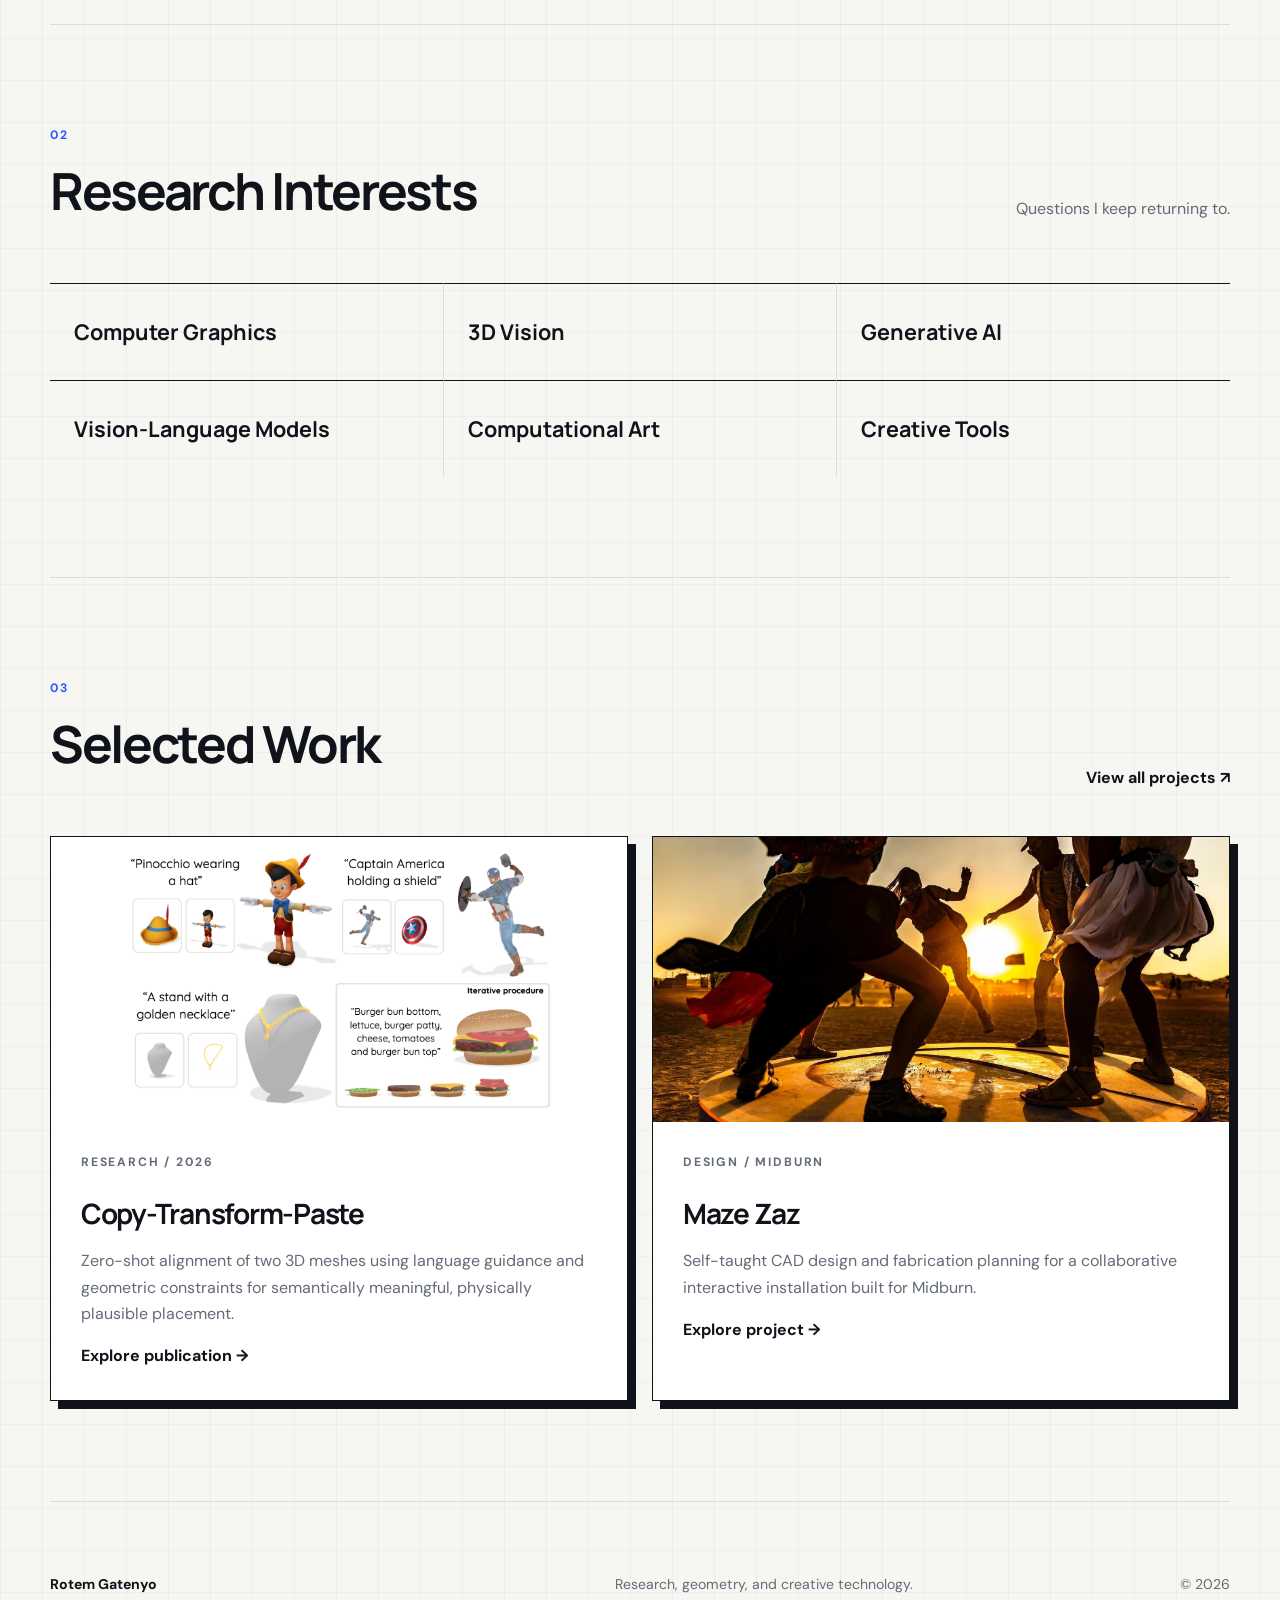
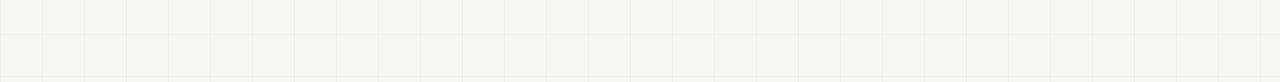
==== commit f50d6aac: "add midburn project" ====
--- a/index.html
+++ b/index.html
@@ -32,7 +32,7 @@
           <a class="button primary" href="https://scholar.google.com/citations?user=MCSaL64AAAAJ&hl=en" aria-label="Google Scholar profile">Scholar</a>
           <a class="button" href="https://github.com/RotemGat">GitHub</a>
           <a class="button" href="mailto:rotemg8@gmail.com">Email</a>
-          <a class="button" href="#">LinkedIn</a>
+          <a class="button" href="https://www.linkedin.com/in/rotem-g8/">LinkedIn</a>
         </div>
       </div>
       <div class="hero-visual">
@@ -82,7 +82,9 @@
       </div>
       <div class="card-grid">
         <article class="project-card accent-blue">
-          <div class="card-art card-art-geometry" aria-hidden="true"></div>
+          <div class="card-art card-art-photo card-art-publication">
+            <img src="assets/images/publications/copy-transform-paste-teaser.png" alt="Copy-Transform-Paste examples aligning 3D object pairs from text prompts">
+          </div>
           <div class="card-body">
             <p class="card-meta">Research / 2026</p>
             <h3>Copy-Transform-Paste</h3>
@@ -92,12 +94,12 @@
         </article>
         <article class="project-card accent-violet">
           <div class="card-art card-art-photo">
-            <img src="assets/images/projects/midburn/midburn-group.jpg" alt="The Maze Zaz interactive installation in use at Midburn">
+            <img src="assets/images/projects/midburn/midburn-sunset.jpg" alt="Participants using the completed Maze Zaz installation at Midburn during sunset">
           </div>
           <div class="card-body">
             <p class="card-meta">Design / Midburn</p>
             <h3>Maze Zaz</h3>
-            <p>CAD design and fabrication planning for a collaborative interactive installation built for Midburn.</p>
+            <p>Self-taught CAD design and fabrication planning for a collaborative interactive installation built for Midburn.</p>
             <a class="text-link" href="projects.html">Explore project <span aria-hidden="true">→</span></a>
           </div>
         </article>
--- a/css/styles.css
+++ b/css/styles.css
@@ -321,6 +321,13 @@
   object-fit: cover;
 }
 
+.card-art-publication img {
+  padding: 10px;
+  background: white;
+  object-fit: contain;
+  object-position: center;
+}
+
 .card-body {
   padding: 30px;
 }
@@ -484,7 +491,7 @@
 }
 
 .project-case-study {
-  padding: 65px 0 90px;
+  padding: 55px 0 65px;
   border-bottom: 1px solid var(--line);
 }
 
@@ -492,77 +499,89 @@
   display: grid;
   grid-template-columns: 45px 1fr;
   gap: 35px;
-  margin-bottom: 42px;
+  margin-bottom: 26px;
 }
 
 .project-case-heading h2 {
   max-width: 900px;
   margin-bottom: 0;
-  font-size: clamp(2.3rem, 4.8vw, 4.8rem);
-}
-
-.project-case-intro {
-  display: grid;
-  grid-template-columns: minmax(0, 1.25fr) minmax(320px, 0.75fr);
+  font-size: clamp(2.1rem, 3.8vw, 3.8rem);
+}
+
+.project-case-summary {
+  display: grid;
+  grid-template-columns: minmax(0, 1.35fr) minmax(280px, 0.65fr);
   align-items: start;
-  gap: 48px;
+  gap: 42px;
   margin-left: 80px;
 }
 
-.project-lead-image {
+.project-case-summary > p {
+  margin-bottom: 0;
+  color: var(--muted);
+  font-size: 1.05rem;
+}
+
+.project-facts {
   margin: 0;
-  border: 1px solid var(--ink);
-  background: var(--panel);
-  box-shadow: 9px 9px 0 var(--ink);
-}
-
-.project-lead-image img,
+  padding: 0;
+  border-top: 1px solid var(--line);
+  list-style: none;
+}
+
+.project-facts li {
+  display: grid;
+  grid-template-columns: 55px 1fr;
+  gap: 12px;
+  padding: 10px 0;
+  border-bottom: 1px solid var(--line);
+  font-size: 0.9rem;
+}
+
+.project-gallery {
+  display: grid;
+  grid-template-columns: repeat(4, minmax(0, 1fr));
+  gap: 14px;
+  margin: 38px 0 0 80px;
+}
+
+.gallery-item {
+  margin: 0;
+}
+
 .gallery-item img {
   width: 100%;
+  aspect-ratio: 1 / 1;
   display: block;
-}
-
-.project-case-intro .project-copy {
-  padding-top: 0;
-}
-
-.project-gallery {
-  display: grid;
-  grid-template-columns: repeat(2, minmax(0, 1fr));
-  gap: 28px;
-  margin: 70px 0 0 80px;
-}
-
-.gallery-item {
-  margin: 0;
-}
-
-.gallery-item img {
-  aspect-ratio: 4 / 3;
   border: 1px solid var(--ink);
   background: white;
   object-fit: cover;
 }
 
+.gallery-item:nth-child(1) img {
+  object-position: center;
+}
+
 .gallery-item:nth-child(2) img {
-  object-fit: contain;
-}
-
-.gallery-wide {
-  grid-column: span 2;
-}
-
-.gallery-wide img {
-  aspect-ratio: 16 / 8;
+  object-fit: cover;
+  object-position: 50% 39%;
+}
+
+.gallery-item:nth-child(3) img {
+  object-position: center 58%;
+}
+
+.gallery-item:nth-child(4) img {
+  object-position: center;
 }
 
 .gallery-item figcaption {
   display: grid;
   grid-template-columns: 34px 1fr;
   gap: 8px;
-  padding-top: 14px;
-  color: var(--muted);
-  font-size: 0.88rem;
+  padding-top: 10px;
+  color: var(--muted);
+  font-size: 0.8rem;
   line-height: 1.45;
 }
 
@@ -699,14 +718,22 @@
     gap: 12px;
   }
 
-  .project-case-intro {
+  .project-case-summary {
     grid-template-columns: 1fr;
-    gap: 38px;
+    gap: 24px;
     margin-left: 0;
   }
 
   .project-gallery {
     margin-left: 0;
+    overflow-x: auto;
+    grid-template-columns: repeat(4, 220px);
+    padding-bottom: 12px;
+    scroll-snap-type: x proximity;
+  }
+
+  .gallery-item {
+    scroll-snap-align: start;
   }
 
   .tag-grid {
@@ -774,18 +801,6 @@
     border-left: 0;
   }
 
-  .project-gallery {
-    grid-template-columns: 1fr;
-  }
-
-  .gallery-wide {
-    grid-column: auto;
-  }
-
-  .gallery-wide img {
-    aspect-ratio: 4 / 3;
-  }
-
   .publication {
     grid-template-columns: 1fr;
     gap: 15px;
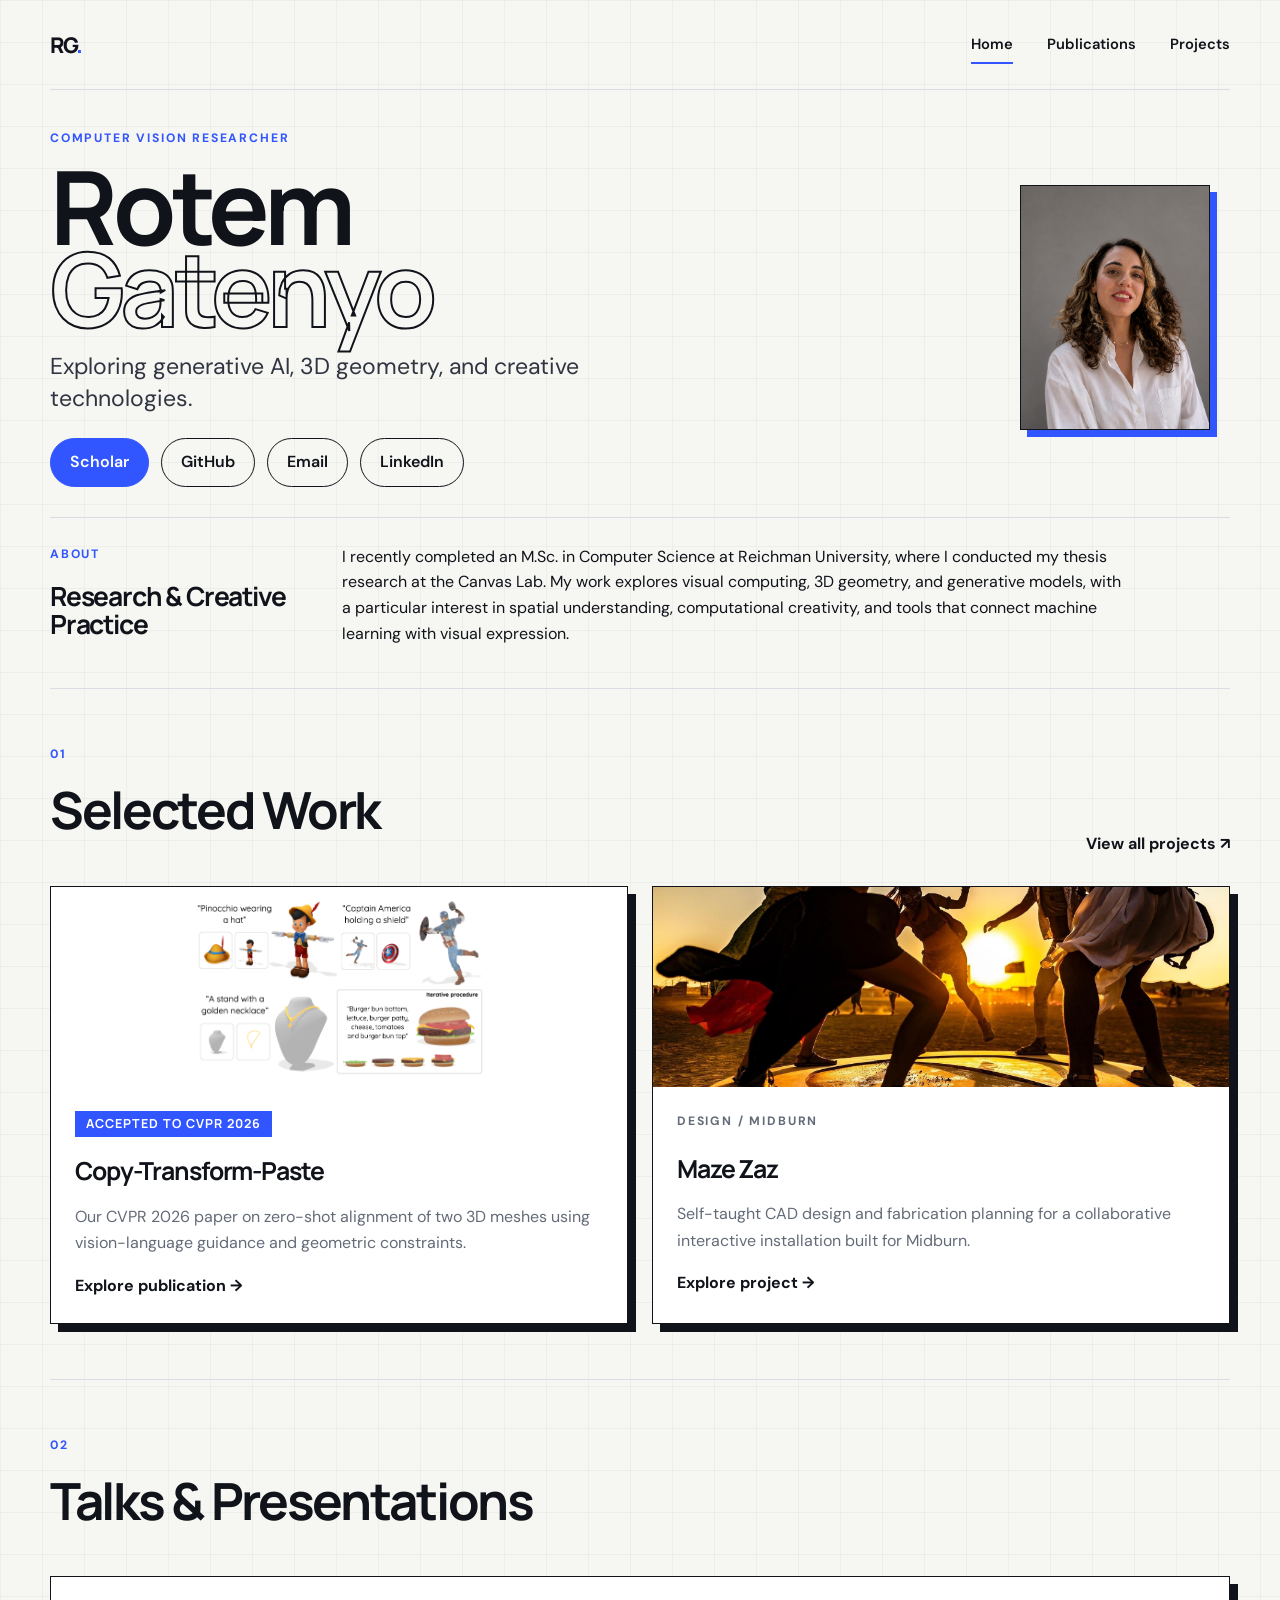
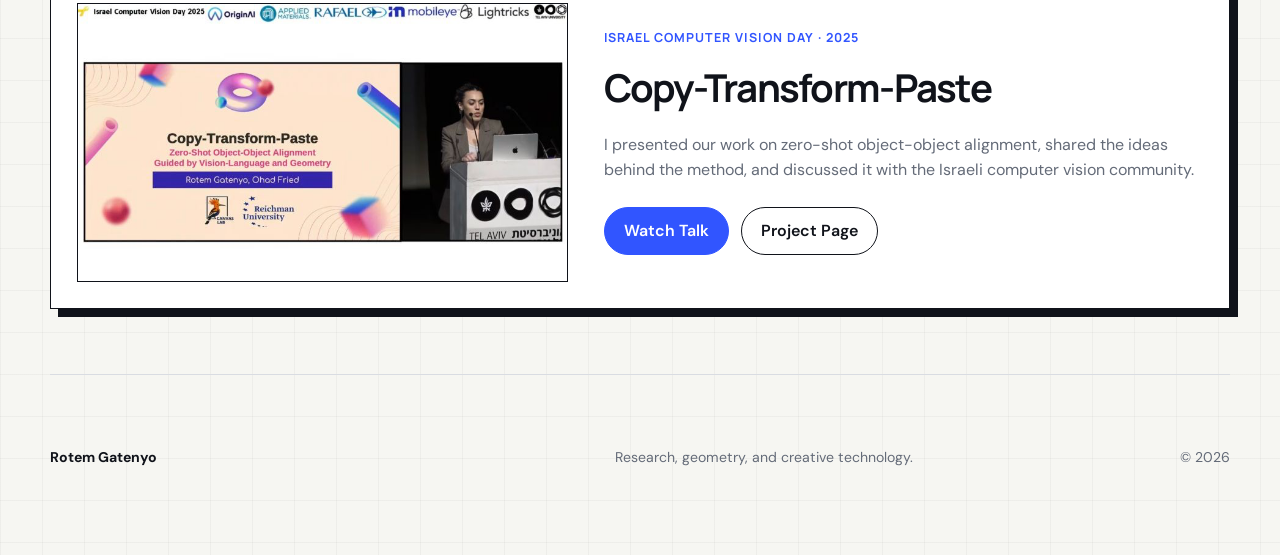
==== commit da953788: "added talks and modified structure of the main page" ====
--- a/index.html
+++ b/index.html
@@ -11,7 +11,7 @@
   <link rel="stylesheet" href="css/styles.css">
   <script src="js/main.js" defer></script>
 </head>
-<body>
+<body class="home-page">
   <header class="site-header">
     <a class="logo" href="index.html" aria-label="Rotem Gatenyo home">RG<span>.</span></a>
     <button class="menu-toggle" type="button" aria-expanded="false" aria-controls="site-nav">Menu</button>
@@ -24,58 +24,36 @@
 
   <main>
     <section class="hero section">
-      <div class="hero-copy">
-        <p class="eyebrow">Computer Vision Researcher</p>
-        <h1>Rotem<br><span>Gatenyo</span></h1>
-        <p class="hero-intro">Exploring generative AI, 3D geometry, and creative technologies.</p>
-        <div class="button-row" aria-label="Profile links">
-          <a class="button primary" href="https://scholar.google.com/citations?user=MCSaL64AAAAJ&hl=en" aria-label="Google Scholar profile">Scholar</a>
-          <a class="button" href="https://github.com/RotemGat">GitHub</a>
-          <a class="button" href="mailto:rotemg8@gmail.com">Email</a>
-          <a class="button" href="https://www.linkedin.com/in/rotem-g8/">LinkedIn</a>
+      <div class="hero-main">
+        <div class="hero-copy">
+          <p class="eyebrow">Computer Vision Researcher</p>
+          <h1>Rotem<br><span>Gatenyo</span></h1>
+          <p class="hero-intro">Exploring generative AI, 3D geometry, and creative technologies.</p>
+          <div class="button-row" aria-label="Profile links">
+            <a class="button primary" href="https://scholar.google.com/citations?user=MCSaL64AAAAJ&hl=en" aria-label="Google Scholar profile">Scholar</a>
+            <a class="button" href="https://github.com/RotemGat">GitHub</a>
+            <a class="button" href="mailto:rotemg8@gmail.com">Email</a>
+            <a class="button" href="https://www.linkedin.com/in/rotem-g8/">LinkedIn</a>
+          </div>
         </div>
+        <img class="hero-portrait" src="assets/images/profile/rotem-gatenyo.png" alt="Portrait of Rotem Gatenyo">
       </div>
-      <div class="hero-visual">
-        <img src="assets/images/hero/colorful-mesh-objects.png" alt="A colorful collection of detailed 3D mesh objects, including a sculptural bust, chair, flower, vessel, and geometric form">
-      </div>
-    </section>
 
-    <section class="section two-column" id="about">
-      <div>
-        <p class="section-number">01</p>
-        <h2>About</h2>
-        <img class="about-portrait" src="assets/images/profile/rotem-gatenyo.png" alt="Portrait of Rotem Gatenyo">
-      </div>
-      <div class="prose">
-        <p>I recently completed an M.Sc. in Computer Science at Reichman University, where I conducted my thesis research at the Canvas Lab.</p>
-        <p>My research focuses on visual computing, 3D geometry, and generative models. I am interested in how learning-based systems can understand spatial relationships and support the creation of coherent three-dimensional scenes.</p>
-        <p>I enjoy moving between research and making: developing technical ideas, building visual prototypes, and turning complex systems into clear, engaging experiences.</p>
-        <p>I am particularly interested in computational creativity, artistic tools, and the intersection of machine learning and visual expression.</p>
-      </div>
-    </section>
-
-    <section class="section interests">
-      <div class="section-heading">
-        <div>
-          <p class="section-number">02</p>
-          <h2>Research Interests</h2>
+      <div class="hero-about" id="about">
+        <div class="hero-about-heading">
+          <p class="section-number">About</p>
+          <h2>Research & Creative Practice</h2>
         </div>
-        <p>Questions I keep returning to.</p>
-      </div>
-      <div class="tag-grid">
-        <span>Computer Graphics</span>
-        <span>3D Vision</span>
-        <span>Generative AI</span>
-        <span>Vision-Language Models</span>
-        <span>Computational Art</span>
-        <span>Creative Tools</span>
+        <div class="prose">
+          <p>I recently completed an M.Sc. in Computer Science at Reichman University, where I conducted my thesis research at the Canvas Lab. My work explores visual computing, 3D geometry, and generative models, with a particular interest in spatial understanding, computational creativity, and tools that connect machine learning with visual expression.</p>
+        </div>
       </div>
     </section>
 
     <section class="section featured">
       <div class="section-heading">
         <div>
-          <p class="section-number">03</p>
+          <p class="section-number">01</p>
           <h2>Selected Work</h2>
         </div>
         <a class="text-link" href="projects.html">View all projects <span aria-hidden="true">↗</span></a>
@@ -86,9 +64,9 @@
             <img src="assets/images/publications/copy-transform-paste-teaser.png" alt="Copy-Transform-Paste examples aligning 3D object pairs from text prompts">
           </div>
           <div class="card-body">
-            <p class="card-meta">Research / 2026</p>
+            <p class="conference-badge">Accepted to CVPR 2026</p>
             <h3>Copy-Transform-Paste</h3>
-            <p>Zero-shot alignment of two 3D meshes using language guidance and geometric constraints for semantically meaningful, physically plausible placement.</p>
+            <p>Our CVPR 2026 paper on zero-shot alignment of two 3D meshes using vision-language guidance and geometric constraints.</p>
             <a class="text-link" href="publications.html">Explore publication <span aria-hidden="true">→</span></a>
           </div>
         </article>
@@ -105,6 +83,30 @@
         </article>
       </div>
     </section>
+
+    <section class="section talks-section">
+      <div class="section-heading">
+        <div>
+          <p class="section-number">02</p>
+          <h2>Talks & Presentations</h2>
+        </div>
+      </div>
+
+      <article class="talk-card">
+        <a class="talk-image" href="https://www.youtube.com/live/2fEDy-uTAII?t=18824" aria-label="Watch the Israel Computer Vision Day 2025 talk">
+          <img src="assets/images/publications/israel-vision-day-2025.png" alt="Rotem Gatenyo presenting Copy-Transform-Paste at Israel Computer Vision Day 2025">
+        </a>
+        <div class="talk-content">
+          <p class="talk-label">Israel Computer Vision Day · 2025</p>
+          <h3>Copy-Transform-Paste</h3>
+          <p>I presented our work on zero-shot object-object alignment, shared the ideas behind the method, and discussed it with the Israeli computer vision community.</p>
+          <div class="button-row compact">
+            <a class="button primary" href="https://www.youtube.com/live/2fEDy-uTAII?t=18824">Watch Talk</a>
+            <a class="button" href="https://rotemgat.github.io/CopyTransformPaste/">Project Page</a>
+          </div>
+        </div>
+      </article>
+    </section>
   </main>
 
   <footer class="site-footer">
--- a/css/styles.css
+++ b/css/styles.css
@@ -341,6 +341,17 @@
   color: var(--muted);
 }
 
+.conference-badge {
+  width: fit-content;
+  margin: 0 0 14px;
+  padding: 7px 11px;
+  background: var(--blue);
+  color: white !important;
+  font: 700 0.78rem/1 "Manrope", sans-serif;
+  letter-spacing: 0.08em;
+  text-transform: uppercase;
+}
+
 .text-link {
   display: inline-block;
   color: var(--ink);
@@ -466,11 +477,240 @@
   font-size: 0.92rem;
 }
 
+.talks-section {
+  padding-top: 85px;
+  padding-bottom: 100px;
+}
+
+.talk-card {
+  display: grid;
+  grid-template-columns: minmax(360px, 0.9fr) minmax(0, 1.1fr);
+  align-items: center;
+  gap: 48px;
+  padding: 34px;
+  border: 1px solid var(--ink);
+  background: var(--panel);
+  box-shadow: 8px 8px 0 var(--ink);
+}
+
+.talk-image {
+  display: block;
+  overflow: hidden;
+  border: 1px solid var(--ink);
+}
+
+.talk-image img {
+  width: 100%;
+  display: block;
+  transition: transform 200ms ease;
+}
+
+.talk-image:hover img {
+  transform: scale(1.02);
+}
+
+.talk-label {
+  margin-bottom: 10px;
+  color: var(--blue);
+  font: 700 0.78rem/1.3 "Manrope", sans-serif;
+  letter-spacing: 0.08em;
+  text-transform: uppercase;
+}
+
+.talk-content h3 {
+  margin-bottom: 12px;
+  font-size: clamp(1.8rem, 3vw, 3rem);
+}
+
+.talk-content > p:not(.talk-label) {
+  max-width: 620px;
+  margin-bottom: 0;
+  color: var(--muted);
+  font-size: 1rem;
+  line-height: 1.6;
+}
+
+.talk-content .button-row {
+  margin-top: 24px;
+}
+
+.home-page .section {
+  padding-block: 55px;
+}
+
+.home-page .hero {
+  display: block;
+  min-height: 0;
+  padding-block: 38px 42px;
+}
+
+.home-page .hero-main {
+  display: grid;
+  grid-template-columns: minmax(0, 1fr) 210px;
+  align-items: center;
+  justify-content: space-between;
+  gap: 70px;
+}
+
+.home-page .hero h1 {
+  margin-bottom: 20px;
+  font-size: clamp(4.5rem, 8vw, 7.2rem);
+}
+
+.home-page .hero-intro {
+  font-size: clamp(1.2rem, 1.8vw, 1.55rem);
+}
+
+.home-page .hero .button-row {
+  margin-top: 24px;
+}
+
+.home-page .hero-portrait {
+  width: 190px;
+  height: 245px;
+  display: block;
+  border: 1px solid var(--ink);
+  object-fit: cover;
+  object-position: center 34%;
+  box-shadow: 7px 7px 0 var(--blue);
+}
+
+.home-page .hero-about {
+  display: grid;
+  grid-template-columns: 250px minmax(0, 1fr);
+  align-items: start;
+  gap: 42px;
+  margin-top: 30px;
+  padding-top: 26px;
+  border-top: 1px solid var(--line);
+}
+
+.home-page .hero-about h2 {
+  margin-bottom: 0;
+  font-size: 1.65rem;
+}
+
+.home-page .prose {
+  max-width: 780px;
+  font-size: 1rem;
+  line-height: 1.6;
+}
+
+.home-page .prose p {
+  margin-bottom: 0;
+}
+
+.home-page .prose p:first-child {
+  font-size: 1rem;
+  line-height: 1.6;
+}
+
+.home-page .section-heading {
+  margin-bottom: 28px;
+}
+
+.home-page .card-art {
+  height: 200px;
+}
+
+.home-page .card-body {
+  padding: 24px;
+}
+
+.home-page .card-body h3 {
+  font-size: 1.55rem;
+}
+
+.home-page .talks-section {
+  padding-top: 55px;
+  padding-bottom: 65px;
+}
+
+.home-page .talk-card {
+  gap: 36px;
+  padding: 26px;
+}
+
+.inner-page .page-hero {
+  padding-top: 80px;
+  padding-bottom: 48px;
+}
+
+.inner-page .page-hero h1 {
+  font-size: clamp(3.8rem, 8vw, 6.4rem);
+}
+
+.inner-page .page-hero > p:last-child {
+  font-size: 1.12rem;
+}
+
+.inner-page .publication-list,
+.inner-page .project-list {
+  padding-top: 0;
+  padding-bottom: 55px;
+}
+
+.publications-page .year-label {
+  margin-top: 30px;
+}
+
+.publications-page .publication {
+  grid-template-columns: 65px 1fr;
+  gap: 24px;
+  padding: 35px 0 45px;
+}
+
+.publications-page .publication-content,
+.publications-page .publication-content-featured {
+  grid-template-columns: 360px minmax(0, 1fr);
+  gap: 32px;
+}
+
+.publications-page .publication h2 {
+  font-size: clamp(1.5rem, 1.9vw, 1.95rem);
+}
+
+.projects-page .project-case-study {
+  padding: 38px 0 45px;
+}
+
+.projects-page .project-case-heading {
+  margin-bottom: 20px;
+}
+
+.projects-page .project-case-heading h2 {
+  font-size: clamp(1.9rem, 3.2vw, 3.15rem);
+}
+
+.projects-page .project-case-summary {
+  gap: 32px;
+}
+
+.projects-page .project-case-summary > p,
+.projects-page .project-case-summary > div > p {
+  font-size: 0.98rem;
+}
+
+.projects-page .project-gallery {
+  margin-top: 28px;
+}
+
+.projects-page .project-finding {
+  margin-top: 18px;
+  padding: 14px 18px;
+  font-size: 0.92rem;
+}
+
 @media (max-width: 1050px) {
   .publication-content,
   .publication-content-featured {
     grid-template-columns: 1fr;
     gap: 32px;
+  }
+
+  .publications-page .publication-content,
+  .publications-page .publication-content-featured {
+    grid-template-columns: 1fr;
   }
 
   .publication-visual {
@@ -516,7 +756,8 @@
   margin-left: 80px;
 }
 
-.project-case-summary > p {
+.project-case-summary > p,
+.project-case-summary > div > p {
   margin-bottom: 0;
   color: var(--muted);
   font-size: 1.05rem;
@@ -543,6 +784,38 @@
   grid-template-columns: repeat(4, minmax(0, 1fr));
   gap: 14px;
   margin: 38px 0 0 80px;
+}
+
+.project-gallery-nlp {
+  grid-template-columns: repeat(3, minmax(0, 1fr));
+}
+
+.project-gallery-nlp .gallery-item img {
+  aspect-ratio: 4 / 3;
+  background: white;
+  object-fit: contain;
+}
+
+.project-authors {
+  margin: 10px 0 0;
+  color: var(--muted);
+  font-size: 1rem;
+}
+
+.project-report-link {
+  margin-top: 22px;
+}
+
+.project-finding {
+  margin: 24px 0 0 80px;
+  padding: 18px 20px;
+  border-left: 4px solid var(--accent);
+  background: rgba(49, 85, 255, 0.06);
+  color: var(--muted);
+}
+
+.project-finding strong {
+  color: var(--ink);
 }
 
 .gallery-item {
@@ -575,6 +848,11 @@
   object-position: center;
 }
 
+.project-gallery-nlp .gallery-item img {
+  object-fit: contain;
+  object-position: center;
+}
+
 .gallery-item figcaption {
   display: grid;
   grid-template-columns: 34px 1fr;
@@ -661,6 +939,11 @@
 }
 
 @media (max-width: 800px) {
+  .talk-card {
+    grid-template-columns: 1fr;
+    gap: 30px;
+  }
+
   .site-header {
     position: relative;
     min-height: 74px;
@@ -697,14 +980,57 @@
     padding-block: 70px;
   }
 
+  .home-page .section {
+    padding-block: 52px;
+  }
+
   .hero {
     grid-template-columns: 1fr;
     gap: 45px;
     padding-top: 80px;
   }
 
+  .home-page .hero {
+    min-height: 0;
+    padding-top: 42px;
+  }
+
+  .home-page .hero-main {
+    grid-template-columns: minmax(0, 1fr) 130px;
+    align-items: start;
+    gap: 20px;
+  }
+
   .hero-visual {
     min-height: 400px;
+  }
+
+  .home-page .hero-portrait {
+    width: 120px;
+    height: 155px;
+    box-shadow: 5px 5px 0 var(--blue);
+  }
+
+  .home-page .hero-about {
+    grid-template-columns: 1fr;
+    gap: 12px;
+    margin-top: 30px;
+    padding-top: 26px;
+  }
+
+  .home-page .hero-about .prose {
+    max-width: none;
+  }
+
+  .home-page .card-grid {
+    grid-template-columns: repeat(2, 300px);
+    overflow-x: auto;
+    padding: 0 8px 12px 0;
+    scroll-snap-type: x proximity;
+  }
+
+  .home-page .project-card {
+    scroll-snap-align: start;
   }
 
   .two-column,
@@ -736,6 +1062,14 @@
     scroll-snap-align: start;
   }
 
+  .project-gallery-nlp {
+    grid-template-columns: repeat(3, 250px);
+  }
+
+  .project-finding {
+    margin-left: 0;
+  }
+
   .tag-grid {
     grid-template-columns: repeat(2, 1fr);
   }
@@ -784,6 +1118,19 @@
     font-size: 4.2rem;
   }
 
+  .home-page .hero h1 {
+    font-size: 3.8rem;
+  }
+
+  .home-page .hero-main {
+    grid-template-columns: 1fr;
+  }
+
+  .home-page .hero-portrait {
+    width: 105px;
+    height: 135px;
+  }
+
   .hero-visual {
     min-height: 330px;
   }
@@ -804,6 +1151,18 @@
   .publication {
     grid-template-columns: 1fr;
     gap: 15px;
+  }
+}
+
+@media (max-width: 620px) {
+  .talk-card {
+    grid-template-columns: 1fr;
+    gap: 26px;
+    padding: 18px;
+  }
+
+  .talk-image {
+    width: min(100%, 420px);
   }
 }
 
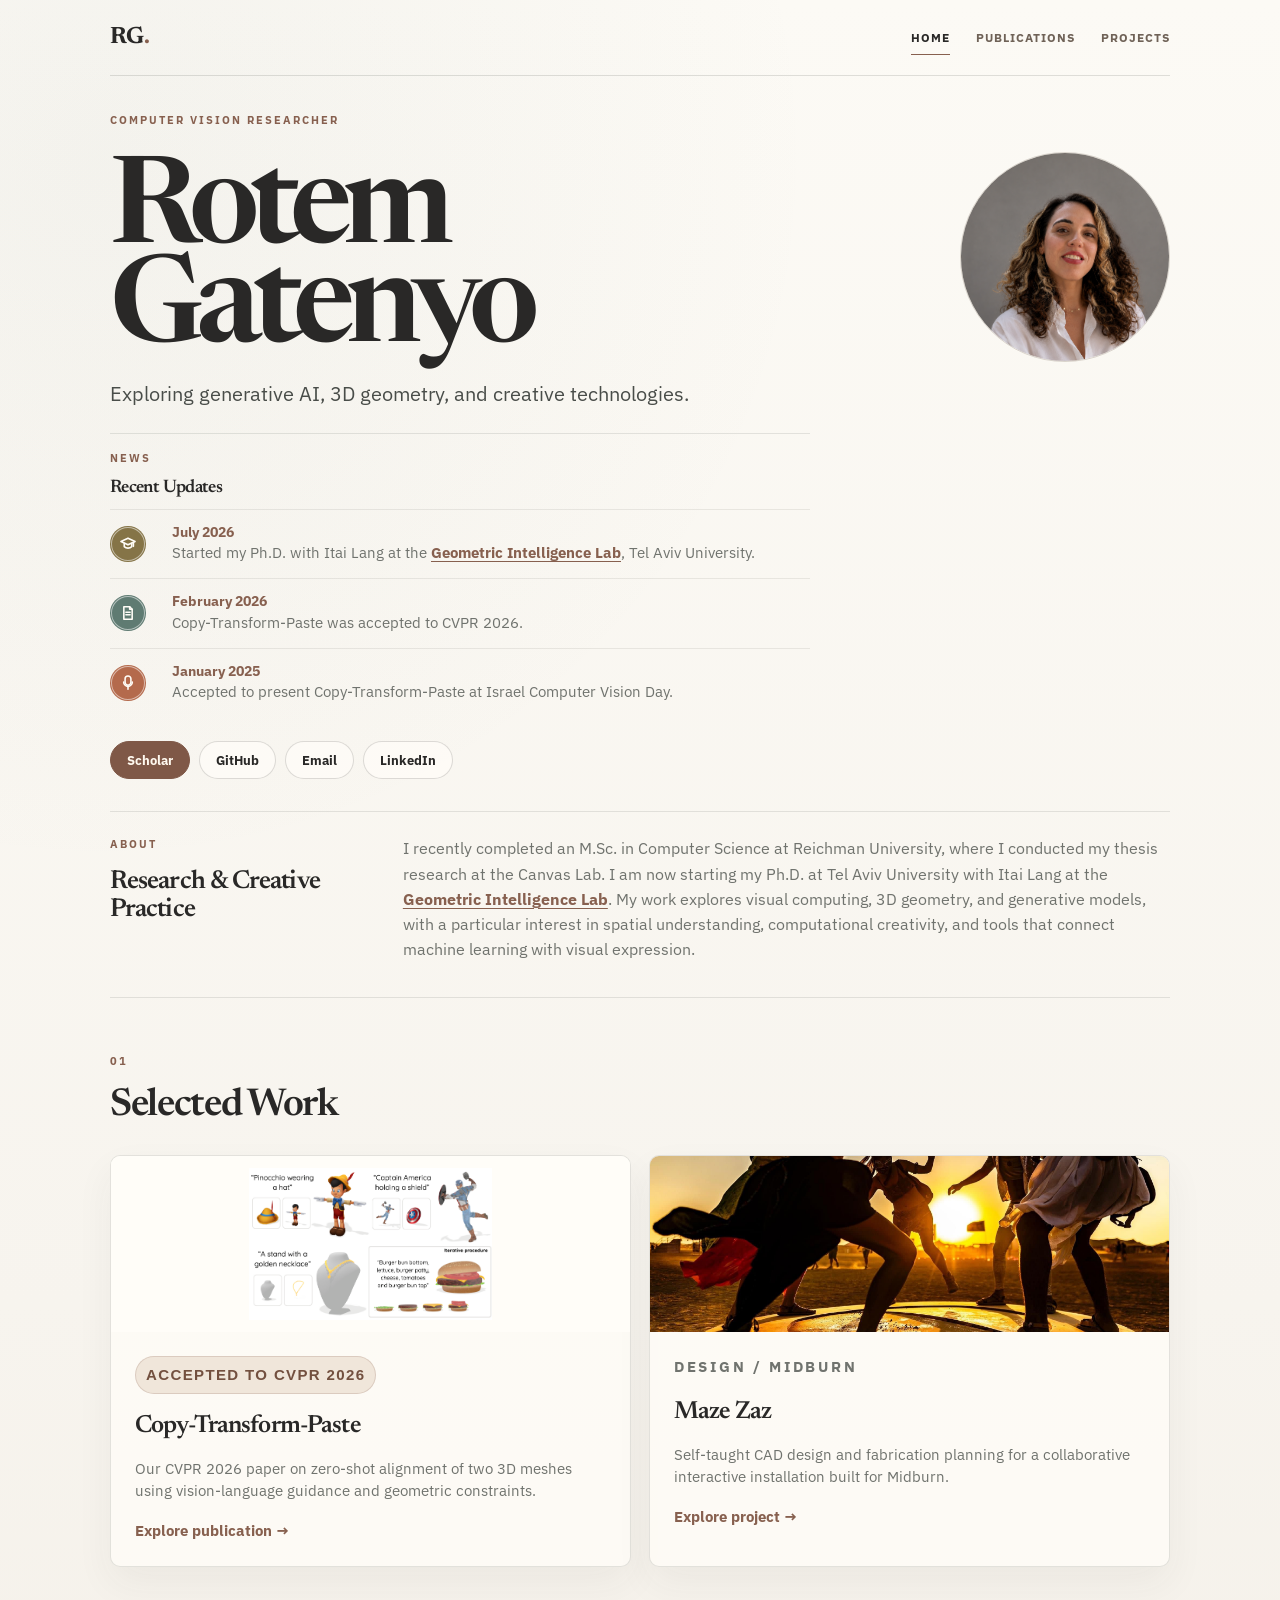
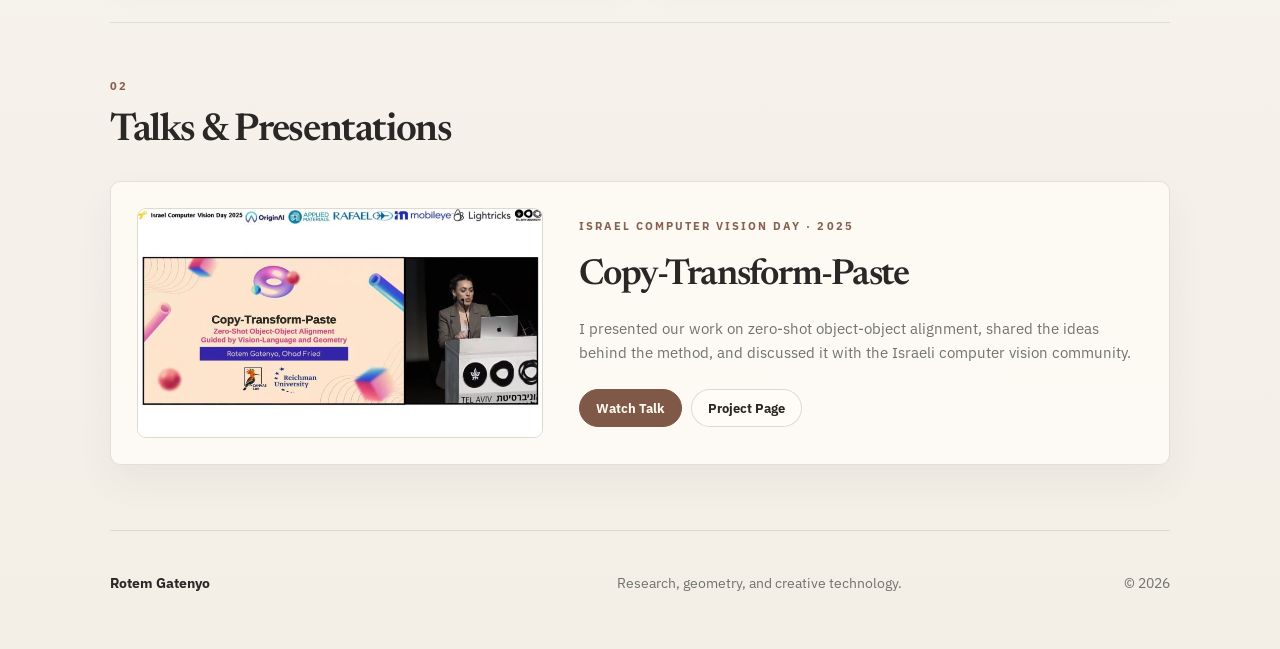
==== commit 67ab1899: "Update portfolio design and content" ====
--- a/index.html
+++ b/index.html
@@ -7,7 +7,7 @@
   <title>Rotem Gatenyo | Computer Vision Researcher</title>
   <link rel="preconnect" href="https://fonts.googleapis.com">
   <link rel="preconnect" href="https://fonts.gstatic.com" crossorigin>
-  <link href="https://fonts.googleapis.com/css2?family=DM+Sans:wght@400;500;600;700&family=Manrope:wght@500;600;700;800&display=swap" rel="stylesheet">
+  <link href="https://fonts.googleapis.com/css2?family=IBM+Plex+Sans:wght@400;500;600;700&family=Newsreader:opsz,wght@6..72,500;6..72,600;6..72,700&display=swap" rel="stylesheet">
   <link rel="stylesheet" href="css/styles.css">
   <script src="js/main.js" defer></script>
 </head>
@@ -29,6 +29,52 @@
           <p class="eyebrow">Computer Vision Researcher</p>
           <h1>Rotem<br><span>Gatenyo</span></h1>
           <p class="hero-intro">Exploring generative AI, 3D geometry, and creative technologies.</p>
+          <div class="news-panel">
+            <p class="section-number">News</p>
+            <h2>Recent Updates</h2>
+            <ol class="news-list">
+              <li>
+                <span class="news-icon news-icon-phd" aria-hidden="true">
+                  <svg viewBox="0 0 24 24" role="img">
+                    <path d="m3.5 9 8.5-4 8.5 4-8.5 4Z"></path>
+                    <path d="M7.5 11v4.2c1.1 1.1 2.6 1.7 4.5 1.7s3.4-.6 4.5-1.7V11"></path>
+                    <path d="M18.5 10.2v4.6"></path>
+                  </svg>
+                </span>
+                <div>
+                  <time datetime="2026-07">July 2026</time>
+                  <span>Started my Ph.D. with Itai Lang at the <a href="https://geometric-intelligence-lab.github.io">Geometric Intelligence Lab</a>, Tel Aviv University.</span>
+                </div>
+              </li>
+              <li>
+                <span class="news-icon news-icon-paper" aria-hidden="true">
+                  <svg viewBox="0 0 24 24" role="img">
+                    <path d="M7 4.5h7l3 3v12H7Z"></path>
+                    <path d="M14 4.5v3h3"></path>
+                    <path d="M9.5 11h5"></path>
+                    <path d="M9.5 14h5"></path>
+                  </svg>
+                </span>
+                <div>
+                  <time datetime="2026-02">February 2026</time>
+                  <span>Copy-Transform-Paste was accepted to CVPR 2026.</span>
+                </div>
+              </li>
+              <li>
+                <span class="news-icon news-icon-talk" aria-hidden="true">
+                  <svg viewBox="0 0 24 24" role="img">
+                    <path d="M12 14.5a3.5 3.5 0 0 0 3.5-3.5V7a3.5 3.5 0 0 0-7 0v4a3.5 3.5 0 0 0 3.5 3.5Z"></path>
+                    <path d="M6.8 10.8a5.2 5.2 0 0 0 10.4 0"></path>
+                    <path d="M12 16v3.5"></path>
+                  </svg>
+                </span>
+                <div>
+                  <time datetime="2025-01">January 2025</time>
+                  <span>Accepted to present Copy-Transform-Paste at Israel Computer Vision Day.</span>
+                </div>
+              </li>
+            </ol>
+          </div>
           <div class="button-row" aria-label="Profile links">
             <a class="button primary" href="https://scholar.google.com/citations?user=MCSaL64AAAAJ&hl=en" aria-label="Google Scholar profile">Scholar</a>
             <a class="button" href="https://github.com/RotemGat">GitHub</a>
@@ -36,7 +82,9 @@
             <a class="button" href="https://www.linkedin.com/in/rotem-g8/">LinkedIn</a>
           </div>
         </div>
-        <img class="hero-portrait" src="assets/images/profile/rotem-gatenyo.png" alt="Portrait of Rotem Gatenyo">
+        <aside class="hero-side" aria-label="Profile photo">
+          <img class="hero-portrait" src="assets/images/profile/rotem-gatenyo.png" alt="Portrait of Rotem Gatenyo">
+        </aside>
       </div>
 
       <div class="hero-about" id="about">
@@ -45,7 +93,7 @@
           <h2>Research & Creative Practice</h2>
         </div>
         <div class="prose">
-          <p>I recently completed an M.Sc. in Computer Science at Reichman University, where I conducted my thesis research at the Canvas Lab. My work explores visual computing, 3D geometry, and generative models, with a particular interest in spatial understanding, computational creativity, and tools that connect machine learning with visual expression.</p>
+          <p>I recently completed an M.Sc. in Computer Science at Reichman University, where I conducted my thesis research at the Canvas Lab. I am now starting my Ph.D. at Tel Aviv University with Itai Lang at the <a href="https://geometric-intelligence-lab.github.io">Geometric Intelligence Lab</a>. My work explores visual computing, 3D geometry, and generative models, with a particular interest in spatial understanding, computational creativity, and tools that connect machine learning with visual expression.</p>
         </div>
       </div>
     </section>
@@ -56,7 +104,6 @@
           <p class="section-number">01</p>
           <h2>Selected Work</h2>
         </div>
-        <a class="text-link" href="projects.html">View all projects <span aria-hidden="true">↗</span></a>
       </div>
       <div class="card-grid">
         <article class="project-card accent-blue">
--- a/css/styles.css
+++ b/css/styles.css
@@ -1166,6 +1166,563 @@
   }
 }
 
+/* Minimal research portfolio refresh */
+:root {
+  --ink: #15171c;
+  --muted: #68707d;
+  --paper: #fbfaf7;
+  --panel: #ffffff;
+  --line: #e5e1d8;
+  --blue: #3858d6;
+  --violet: #7c68c9;
+  --lime: #d7ecd3;
+  --shadow: 0 16px 45px rgba(28, 32, 42, 0.07);
+}
+
+body {
+  background: var(--paper);
+  line-height: 1.55;
+}
+
+.site-header,
+.site-footer,
+.section {
+  width: min(calc(100% - 56px), 1080px);
+}
+
+.site-header {
+  min-height: 70px;
+  border-color: var(--line);
+}
+
+.logo {
+  letter-spacing: -0.04em;
+}
+
+.logo span,
+.page-hero h1 span {
+  color: var(--blue);
+}
+
+.site-nav {
+  gap: 24px;
+  color: var(--muted);
+  font-size: 0.88rem;
+}
+
+.site-nav a.active,
+.site-nav a:hover {
+  color: var(--ink);
+}
+
+.site-nav a::after {
+  bottom: 7px;
+  height: 1px;
+  background: var(--ink);
+}
+
+.section {
+  padding-block: 56px;
+  border-color: var(--line);
+}
+
+.eyebrow,
+.card-meta,
+.section-number,
+.year-label,
+.talk-label {
+  margin-bottom: 12px;
+  color: var(--blue);
+  font-size: 0.68rem;
+  letter-spacing: 0.14em;
+}
+
+h1,
+h2,
+h3 {
+  letter-spacing: -0.035em;
+}
+
+h2 {
+  font-size: clamp(1.75rem, 3vw, 2.6rem);
+}
+
+.button-row {
+  gap: 9px;
+  margin-top: 24px;
+}
+
+.button {
+  min-height: 38px;
+  padding: 8px 15px;
+  border-color: var(--line);
+  background: rgba(255, 255, 255, 0.72);
+  font-size: 0.88rem;
+  font-weight: 700;
+}
+
+.button:hover {
+  color: var(--ink);
+  border-color: var(--ink);
+  background: #f1eee7;
+  transform: translateY(-1px);
+}
+
+.button.primary {
+  border-color: var(--ink);
+  background: var(--ink);
+  color: white;
+}
+
+.button.primary:hover {
+  color: white;
+  background: var(--blue);
+  border-color: var(--blue);
+}
+
+.home-page .hero {
+  padding-block: 34px 38px;
+}
+
+.home-page .hero-main {
+  grid-template-columns: minmax(0, 1fr) minmax(280px, 360px);
+  align-items: start;
+  gap: 46px;
+}
+
+.home-page .hero h1 {
+  margin-bottom: 16px;
+  font-size: clamp(3.6rem, 7.2vw, 6.35rem);
+  line-height: 0.88;
+}
+
+.home-page .hero h1 span {
+  color: var(--ink);
+  -webkit-text-stroke: 0;
+}
+
+.home-page .hero-intro {
+  max-width: 620px;
+  color: #343842;
+  font-size: clamp(1.1rem, 1.6vw, 1.36rem);
+}
+
+.hero-side {
+  display: grid;
+  grid-template-columns: 1fr;
+  align-items: start;
+  justify-items: start;
+  gap: 18px;
+  padding-top: 8px;
+}
+
+.home-page .hero-portrait {
+  width: 104px;
+  height: 132px;
+  border-color: var(--line);
+  border-radius: 18px;
+  box-shadow: none;
+}
+
+.news-panel {
+  width: 100%;
+  padding: 20px;
+  border: 1px solid var(--line);
+  border-radius: 22px;
+  background: rgba(255, 255, 255, 0.66);
+}
+
+.news-panel h2 {
+  margin-bottom: 15px;
+  font-size: 1.12rem;
+}
+
+.news-list {
+  display: grid;
+  gap: 14px;
+  margin: 0;
+  padding: 0;
+  list-style: none;
+}
+
+.news-list li {
+  display: grid;
+  grid-template-columns: 74px 1fr;
+  gap: 12px;
+  padding-top: 14px;
+  border-top: 1px solid var(--line);
+  color: var(--muted);
+  font-size: 0.88rem;
+  line-height: 1.42;
+}
+
+.news-list li:first-child {
+  padding-top: 0;
+  border-top: 0;
+}
+
+.news-list time {
+  color: var(--ink);
+  font-weight: 800;
+}
+
+.home-page .hero-about {
+  grid-template-columns: minmax(190px, 0.32fr) minmax(0, 1fr);
+  gap: 32px;
+  margin-top: 32px;
+  padding: 26px;
+  border: 1px solid var(--line);
+  border-radius: 26px;
+  background: rgba(255, 255, 255, 0.62);
+}
+
+.home-page .hero-about h2 {
+  font-size: 1.38rem;
+}
+
+.home-page .prose,
+.home-page .prose p:first-child {
+  color: var(--muted);
+  font-size: 0.98rem;
+  line-height: 1.58;
+}
+
+.section-heading {
+  align-items: center;
+  margin-bottom: 24px;
+}
+
+.section-heading h2 {
+  margin-bottom: 0;
+}
+
+.card-grid {
+  gap: 18px;
+}
+
+.project-card,
+.talk-card,
+.publication-visual,
+.gallery-item img {
+  border-color: var(--line);
+  border-radius: 22px;
+  box-shadow: none;
+}
+
+.project-card {
+  background: rgba(255, 255, 255, 0.72);
+}
+
+.home-page .card-art {
+  height: 168px;
+}
+
+.card-art {
+  height: 230px;
+}
+
+.card-art-photo img {
+  transition: transform 220ms ease;
+}
+
+.project-card:hover .card-art-photo img {
+  transform: scale(1.018);
+}
+
+.card-body {
+  padding: 22px;
+}
+
+.card-body h3 {
+  font-size: 1.35rem;
+}
+
+.card-body p {
+  font-size: 0.94rem;
+  line-height: 1.48;
+}
+
+.conference-badge {
+  padding: 7px 10px;
+  border-radius: 999px;
+  background: #eef1ff;
+  color: var(--blue) !important;
+  font-size: 0.66rem;
+  letter-spacing: 0.09em;
+}
+
+.text-link {
+  color: var(--blue);
+  font-size: 0.92rem;
+}
+
+.talks-section {
+  padding-top: 54px;
+  padding-bottom: 60px;
+}
+
+.talk-card {
+  grid-template-columns: minmax(300px, 0.72fr) minmax(0, 1fr);
+  gap: 32px;
+  padding: 22px;
+  background: rgba(255, 255, 255, 0.72);
+}
+
+.talk-image {
+  border: 0;
+  border-radius: 18px;
+}
+
+.talk-content h3 {
+  font-size: clamp(1.55rem, 2.3vw, 2.25rem);
+}
+
+.talk-content > p:not(.talk-label) {
+  font-size: 0.95rem;
+}
+
+.inner-page .page-hero {
+  padding-top: 54px;
+  padding-bottom: 34px;
+}
+
+.inner-page .page-hero h1 {
+  margin-bottom: 12px;
+  font-size: clamp(3.1rem, 7vw, 5.25rem);
+}
+
+.inner-page .page-hero > p:last-child {
+  max-width: 620px;
+  font-size: 1.02rem;
+}
+
+.year-label {
+  margin-top: 26px;
+  padding-bottom: 10px;
+  border-color: var(--line);
+}
+
+.publications-page .publication {
+  grid-template-columns: 44px 1fr;
+  gap: 18px;
+  padding: 28px 0 34px;
+}
+
+.publications-page .publication-content,
+.publications-page .publication-content-featured {
+  grid-template-columns: 300px minmax(0, 1fr);
+  gap: 28px;
+}
+
+.publication-visual {
+  background: white;
+}
+
+.publications-page .publication h2 {
+  font-size: clamp(1.22rem, 1.55vw, 1.55rem);
+  line-height: 1.18;
+}
+
+.authors {
+  margin-bottom: 9px;
+  font-size: 0.92rem;
+}
+
+.description {
+  font-size: 0.9rem;
+}
+
+.publication .button-row.compact {
+  margin-top: 16px;
+}
+
+.publication .button {
+  min-height: 36px;
+  padding: 7px 13px;
+  font-size: 0.84rem;
+}
+
+.projects-page .project-case-study {
+  padding: 26px 0 32px;
+}
+
+.projects-page .project-case-heading {
+  grid-template-columns: 38px minmax(0, 1fr);
+  gap: 18px;
+  margin-bottom: 16px;
+}
+
+.projects-page .project-case-heading h2 {
+  font-size: clamp(1.55rem, 2.6vw, 2.55rem);
+}
+
+.project-authors {
+  margin-top: 6px;
+  font-size: 0.94rem;
+}
+
+.projects-page .project-case-summary {
+  grid-template-columns: minmax(0, 1.2fr) minmax(250px, 0.8fr);
+  gap: 24px;
+  margin-left: 56px;
+}
+
+.projects-page .project-case-summary > p,
+.projects-page .project-case-summary > div > p {
+  font-size: 0.94rem;
+}
+
+.project-facts li {
+  grid-template-columns: 50px 1fr;
+  padding: 8px 0;
+  font-size: 0.85rem;
+}
+
+.projects-page .project-gallery {
+  gap: 12px;
+  margin-top: 18px;
+  margin-left: 56px;
+}
+
+.gallery-item img {
+  aspect-ratio: 16 / 11;
+  border-radius: 18px;
+}
+
+.project-gallery-nlp .gallery-item img {
+  aspect-ratio: 16 / 10;
+}
+
+.gallery-item figcaption {
+  padding-top: 7px;
+  font-size: 0.76rem;
+}
+
+.projects-page .project-finding {
+  margin-top: 16px;
+  margin-left: 56px;
+  padding: 13px 16px;
+  border: 1px solid var(--line);
+  border-left: 3px solid var(--blue);
+  border-radius: 16px;
+  background: rgba(255, 255, 255, 0.66);
+  font-size: 0.88rem;
+}
+
+.site-footer {
+  min-height: 118px;
+  border-bottom: 0;
+}
+
+@media (max-width: 920px) {
+  .home-page .hero-main,
+  .hero-side,
+  .home-page .hero-about,
+  .talk-card,
+  .publications-page .publication-content,
+  .publications-page .publication-content-featured,
+  .projects-page .project-case-summary {
+    grid-template-columns: 1fr;
+  }
+
+  .hero-side {
+    max-width: 520px;
+  }
+
+  .projects-page .project-case-summary,
+  .projects-page .project-gallery,
+  .projects-page .project-finding {
+    margin-left: 0;
+  }
+}
+
+@media (max-width: 800px) {
+  .site-header,
+  .site-footer,
+  .section {
+    width: min(calc(100% - 34px), 1080px);
+  }
+
+  .site-nav {
+    border-color: var(--line);
+    background: var(--panel);
+  }
+
+  .section,
+  .home-page .section {
+    padding-block: 42px;
+  }
+
+  .home-page .hero {
+    padding-top: 30px;
+  }
+
+  .home-page .hero h1 {
+    font-size: clamp(3.25rem, 16vw, 4.9rem);
+  }
+
+  .home-page .card-grid {
+    grid-template-columns: 1fr;
+    overflow: visible;
+    padding: 0;
+  }
+
+  .home-page .card-art {
+    height: 160px;
+  }
+
+  .publication-visual,
+  .publication-visual-portrait {
+    width: min(100%, 520px);
+  }
+
+  .projects-page .project-case-heading {
+    grid-template-columns: 1fr;
+  }
+
+  .project-gallery,
+  .projects-page .project-gallery {
+    grid-template-columns: repeat(4, 210px);
+    margin-left: 0;
+    overflow-x: auto;
+    padding-bottom: 12px;
+  }
+
+  .project-gallery-nlp,
+  .projects-page .project-gallery-nlp {
+    grid-template-columns: repeat(3, 230px);
+  }
+}
+
+@media (max-width: 520px) {
+  .site-header,
+  .site-footer,
+  .section {
+    width: min(calc(100% - 28px), 1080px);
+  }
+
+  .hero-side {
+    gap: 14px;
+  }
+
+  .home-page .hero-portrait {
+    width: 116px;
+    height: 146px;
+  }
+
+  .news-panel,
+  .home-page .hero-about,
+  .talk-card {
+    padding: 17px;
+    border-radius: 18px;
+  }
+
+  .news-list li {
+    grid-template-columns: 1fr;
+    gap: 4px;
+  }
+}
+
 @media (prefers-reduced-motion: reduce) {
   html {
     scroll-behavior: auto;
@@ -1177,3 +1734,667 @@
     transition-duration: 0.01ms !important;
   }
 }
+
+/* Warm editorial direction */
+:root {
+  --ink: #272522;
+  --muted: #676b66;
+  --paper: #f6f1e8;
+  --panel: #fffdf7;
+  --line: #d4cec2;
+  --blue: #8b5641;
+  --violet: #596f66;
+  --lime: #d9dec7;
+  --shadow: 0 18px 42px rgba(50, 55, 48, 0.07);
+}
+
+body {
+  background:
+    radial-gradient(circle at 8% 7%, rgba(89, 111, 102, 0.08), transparent 30%),
+    linear-gradient(180deg, #fbf8f1 0%, var(--paper) 54%, #efe8dd 100%);
+  color: var(--ink);
+  font-family: "IBM Plex Sans", sans-serif;
+  line-height: 1.52;
+}
+
+.site-header,
+.site-footer,
+.section {
+  width: min(calc(100% - 64px), 1060px);
+}
+
+.site-header {
+  min-height: 76px;
+  border-bottom: 1px solid rgba(87, 67, 47, 0.22);
+}
+
+.logo,
+h1,
+h2,
+h3 {
+  font-family: "Newsreader", Georgia, serif;
+}
+
+.logo {
+  font-size: 1.48rem;
+  font-weight: 700;
+  letter-spacing: -0.03em;
+}
+
+.logo span,
+.page-hero h1 span {
+  color: var(--blue);
+}
+
+.site-nav {
+  gap: 26px;
+  color: #6f6257;
+  font-size: 0.78rem;
+  font-weight: 700;
+  letter-spacing: 0.08em;
+  text-transform: uppercase;
+}
+
+.site-nav a::after {
+  bottom: 4px;
+  height: 1px;
+  background: var(--blue);
+}
+
+.section {
+  padding-block: 48px;
+  border-bottom: 1px solid rgba(87, 67, 47, 0.18);
+}
+
+.eyebrow,
+.card-meta,
+.section-number,
+.year-label,
+.talk-label {
+  color: var(--blue);
+  font-family: "IBM Plex Sans", sans-serif;
+  font-size: 0.7rem;
+  font-weight: 700;
+  letter-spacing: 0.18em;
+}
+
+.home-page .hero {
+  padding-block: 36px 34px;
+}
+
+.home-page .hero-main {
+  grid-template-columns: minmax(0, 1fr) 132px;
+  gap: 48px;
+}
+
+.home-page .hero h1 {
+  max-width: 680px;
+  margin-bottom: 10px;
+  font-size: clamp(4.25rem, 9.4vw, 8.2rem);
+  font-weight: 600;
+  line-height: 0.82;
+  letter-spacing: -0.072em;
+}
+
+.home-page .hero h1 span {
+  color: var(--ink);
+}
+
+.home-page .hero-intro {
+  max-width: 670px;
+  color: #40433f;
+  font-size: clamp(1.06rem, 1.6vw, 1.32rem);
+}
+
+.hero-side {
+  justify-items: end;
+  padding-top: 22px;
+}
+
+.home-page .hero-portrait {
+  width: 124px;
+  height: 158px;
+  border: 1px solid rgba(87, 67, 47, 0.24);
+  border-radius: 999px 999px 12px 12px;
+  box-shadow: 9px 9px 0 rgba(166, 84, 45, 0.14);
+}
+
+.button-row {
+  margin-top: 22px;
+}
+
+.button {
+  min-height: 37px;
+  padding: 8px 16px;
+  border: 1px solid rgba(87, 67, 47, 0.24);
+  border-radius: 999px;
+  background: rgba(255, 250, 241, 0.7);
+  color: var(--ink);
+  font-size: 0.84rem;
+}
+
+.button:hover {
+  border-color: var(--blue);
+  background: #ebe2d4;
+  color: var(--ink);
+}
+
+.button.primary {
+  border-color: var(--blue);
+  background: var(--blue);
+  color: #fff9ef;
+}
+
+.button.primary:hover {
+  border-color: #7f3d21;
+  background: #7f3d21;
+}
+
+.home-page .hero-copy .news-panel {
+  max-width: 850px;
+  margin-top: 34px;
+}
+
+.news-panel {
+  padding: 18px 0 0;
+  border: 0;
+  border-top: 1px solid rgba(87, 67, 47, 0.28);
+  border-radius: 0;
+  background: transparent;
+}
+
+.news-panel h2 {
+  margin-bottom: 12px;
+  color: var(--ink);
+  font-size: 1.28rem;
+  font-weight: 600;
+  letter-spacing: -0.035em;
+}
+
+.news-list {
+  grid-template-columns: repeat(3, minmax(0, 1fr));
+  gap: 0;
+  border-top: 1px solid rgba(87, 67, 47, 0.13);
+}
+
+.news-list li {
+  display: block;
+  min-height: 105px;
+  padding: 14px 18px 2px 0;
+  border-top: 0;
+  border-right: 1px solid rgba(87, 67, 47, 0.13);
+  color: var(--muted);
+  font-size: 0.9rem;
+}
+
+.news-list li:last-child {
+  border-right: 0;
+}
+
+.news-list time {
+  display: block;
+  margin-bottom: 7px;
+  color: var(--blue);
+  font-family: "Newsreader", Georgia, serif;
+  font-size: 1.08rem;
+  font-weight: 700;
+}
+
+.home-page .hero-about {
+  grid-template-columns: minmax(190px, 0.34fr) minmax(0, 1fr);
+  margin-top: 32px;
+  padding: 24px 0 0;
+  border: 0;
+  border-top: 1px solid rgba(87, 67, 47, 0.2);
+  border-radius: 0;
+  background: transparent;
+}
+
+.home-page .hero-about h2 {
+  color: var(--ink);
+  font-size: 1.62rem;
+  font-weight: 600;
+}
+
+.home-page .prose,
+.home-page .prose p:first-child {
+  color: var(--muted);
+  font-size: 1rem;
+}
+
+h2 {
+  color: var(--ink);
+  font-weight: 600;
+}
+
+.section-heading {
+  margin-bottom: 22px;
+}
+
+.project-card,
+.talk-card {
+  border: 1px solid rgba(87, 67, 47, 0.2);
+  border-radius: 10px;
+  background: rgba(255, 250, 241, 0.72);
+  box-shadow: var(--shadow);
+}
+
+.project-card {
+  overflow: hidden;
+}
+
+.card-art {
+  height: 220px;
+}
+
+.home-page .card-art {
+  height: 176px;
+}
+
+.card-art-publication img {
+  padding: 12px;
+  background: #fffaf1;
+}
+
+.card-body {
+  padding: 22px 22px 24px;
+}
+
+.card-body h3,
+.talk-content h3,
+.publication h2,
+.project-case-heading h2 {
+  font-weight: 600;
+}
+
+.card-body h3 {
+  font-size: 1.55rem;
+}
+
+.card-body p {
+  color: var(--muted);
+}
+
+.conference-badge {
+  border: 1px solid rgba(166, 84, 45, 0.26);
+  border-radius: 999px;
+  background: #f4e2cf;
+  color: #8f4727 !important;
+}
+
+.text-link {
+  color: var(--blue);
+}
+
+.talk-card {
+  grid-template-columns: minmax(300px, 0.72fr) minmax(0, 1fr);
+  padding: 24px;
+}
+
+.talk-image,
+.publication-visual,
+.gallery-item img {
+  border: 1px solid rgba(87, 67, 47, 0.18);
+  border-radius: 9px;
+}
+
+.talk-content h3 {
+  font-size: clamp(1.75rem, 2.8vw, 2.7rem);
+}
+
+.inner-page .page-hero h1 {
+  font-size: clamp(3.8rem, 8.5vw, 6.8rem);
+  font-weight: 600;
+  line-height: 0.88;
+  letter-spacing: -0.06em;
+}
+
+.inner-page .page-hero > p:last-child {
+  color: var(--muted);
+}
+
+.year-label {
+  border-bottom: 1px solid rgba(87, 67, 47, 0.2);
+}
+
+.publications-page .publication {
+  border-bottom: 1px solid rgba(87, 67, 47, 0.16);
+}
+
+.publications-page .publication-content,
+.publications-page .publication-content-featured {
+  grid-template-columns: 285px minmax(0, 1fr);
+}
+
+.publication-visual {
+  background: #fffaf1;
+}
+
+.publications-page .publication h2 {
+  font-size: clamp(1.38rem, 1.82vw, 1.92rem);
+}
+
+.authors {
+  color: #4b4035;
+}
+
+.description,
+.projects-page .project-case-summary > p,
+.projects-page .project-case-summary > div > p,
+.project-authors,
+.project-finding,
+.site-footer {
+  color: var(--muted);
+}
+
+.project-facts {
+  border-top: 1px solid rgba(87, 67, 47, 0.18);
+}
+
+.project-facts li {
+  border-bottom: 1px solid rgba(87, 67, 47, 0.14);
+}
+
+.projects-page .project-finding {
+  border-color: rgba(87, 67, 47, 0.18);
+  border-left-color: var(--violet);
+  background: rgba(255, 250, 241, 0.62);
+}
+
+@media (max-width: 920px) {
+  .home-page .hero-main {
+    grid-template-columns: 1fr;
+  }
+
+  .hero-side {
+    justify-items: start;
+    padding-top: 0;
+  }
+
+  .news-list {
+    grid-template-columns: 1fr;
+  }
+
+  .news-list li {
+    min-height: 0;
+    padding: 13px 0;
+    border-right: 0;
+    border-bottom: 1px solid rgba(87, 67, 47, 0.13);
+  }
+
+  .news-list li:last-child {
+    border-bottom: 0;
+  }
+}
+
+@media (max-width: 800px) {
+  .site-header,
+  .site-footer,
+  .section {
+    width: min(calc(100% - 34px), 1060px);
+  }
+
+  .site-nav {
+    border-color: rgba(87, 67, 47, 0.22);
+    background: var(--panel);
+  }
+}
+
+@media (max-width: 520px) {
+  .home-page .hero h1 {
+    font-size: clamp(3.65rem, 18vw, 4.85rem);
+  }
+
+  .home-page .hero-portrait {
+    width: 110px;
+    height: 142px;
+  }
+}
+
+/* Simpler portrait and news list */
+.home-page .hero-main {
+  grid-template-columns: minmax(0, 1fr) 230px;
+  gap: 58px;
+}
+
+.hero-side {
+  padding-top: 40px;
+}
+
+.home-page .hero-portrait {
+  width: 210px;
+  height: 210px;
+  border: 1px solid rgba(87, 67, 47, 0.2);
+  border-radius: 50%;
+  box-shadow: none;
+  object-position: center 30%;
+}
+
+.home-page .hero-copy .news-panel {
+  max-width: 700px;
+  margin-top: 24px;
+}
+
+.news-panel {
+  padding-top: 16px;
+}
+
+.news-panel h2 {
+  margin-bottom: 10px;
+  font-size: 1.14rem;
+}
+
+.news-list {
+  display: grid;
+  grid-template-columns: 1fr;
+  gap: 0;
+  border-top: 1px solid rgba(76, 76, 69, 0.14);
+}
+
+.news-list li {
+  display: grid;
+  grid-template-columns: 48px minmax(0, 1fr);
+  align-items: center;
+  gap: 14px;
+  min-height: 0;
+  padding: 14px 0;
+  border-right: 0;
+  border-bottom: 1px solid rgba(76, 76, 69, 0.12);
+  color: var(--muted);
+  font-size: 0.92rem;
+}
+
+.news-list li:last-child {
+  border-bottom: 0;
+}
+
+.news-list li:first-child {
+  padding-top: 14px;
+}
+
+.news-icon {
+  display: inline-flex;
+  align-items: center;
+  justify-content: center;
+  width: 36px;
+  height: 36px;
+  margin-top: 0;
+  padding: 0;
+  border: 1px solid transparent;
+  border-radius: 50%;
+  box-shadow: inset 0 0 0 1px rgba(255, 255, 255, 0.52);
+}
+
+.news-icon svg {
+  width: 20px;
+  height: 20px;
+  overflow: visible;
+  fill: none;
+  stroke: #fffdf7;
+  stroke-width: 1.9;
+  stroke-linecap: round;
+  stroke-linejoin: round;
+}
+
+.news-icon-talk {
+  background: #b46a4c;
+}
+
+.news-icon-paper {
+  background: #5f7b72;
+}
+
+.news-icon-phd {
+  background: #857447;
+}
+
+.news-list time {
+  display: block;
+  margin: 0 0 3px;
+  font-family: "IBM Plex Sans", sans-serif;
+  font-size: 0.86rem;
+  line-height: 1.2;
+  font-weight: 700;
+}
+
+.news-list li div > span {
+  line-height: 1.42;
+}
+
+.news-list li div > span {
+  display: block;
+}
+
+@media (max-width: 920px) {
+  .home-page .hero-main {
+    grid-template-columns: 1fr;
+  }
+
+  .hero-side {
+    padding-top: 0;
+  }
+}
+
+@media (max-width: 520px) {
+  .news-list li {
+    grid-template-columns: 42px minmax(0, 1fr);
+    gap: 12px;
+  }
+
+  .home-page .hero-portrait {
+    width: 150px;
+    height: 150px;
+  }
+}
+
+/* More generous label-to-title spacing */
+.home-page .eyebrow,
+.inner-page .eyebrow {
+  margin-bottom: 36px;
+}
+
+.home-page .hero h1 {
+  margin-bottom: 18px;
+}
+
+.section-number,
+.card-meta,
+.year-label,
+.talk-label {
+  margin-bottom: 16px;
+}
+
+.news-panel .section-number {
+  margin-bottom: 12px;
+}
+
+.news-list a {
+  color: var(--blue);
+  font-weight: 700;
+  text-decoration: underline;
+  text-decoration-thickness: 1px;
+  text-underline-offset: 3px;
+}
+
+.home-page .prose a {
+  color: var(--blue);
+  font-weight: 700;
+  text-decoration: underline;
+  text-decoration-thickness: 1px;
+  text-underline-offset: 3px;
+}
+
+/* Softer neutral palette, keeping news icon colors intact */
+:root {
+  --ink: #292827;
+  --muted: #70736e;
+  --paper: #f7f4ee;
+  --panel: #fffdf8;
+  --line: #ddd8cf;
+  --blue: #87604f;
+  --violet: #68766c;
+  --lime: #dde1cf;
+  --shadow: 0 16px 38px rgba(58, 60, 54, 0.055);
+}
+
+body {
+  background:
+    radial-gradient(circle at 8% 7%, rgba(104, 118, 108, 0.055), transparent 30%),
+    linear-gradient(180deg, #fcfaf5 0%, var(--paper) 58%, #f3eee6 100%);
+}
+
+.home-page .hero-intro,
+.authors {
+  color: #494d49;
+}
+
+.site-header {
+  border-bottom-color: rgba(67, 70, 64, 0.16);
+}
+
+.section,
+.home-page .hero-about,
+.news-panel,
+.year-label,
+.publications-page .publication,
+.project-facts,
+.project-facts li {
+  border-color: rgba(67, 70, 64, 0.13);
+}
+
+.news-list,
+.news-list li {
+  border-color: rgba(67, 70, 64, 0.1);
+}
+
+.button {
+  border-color: rgba(67, 70, 64, 0.18);
+  background: rgba(255, 253, 248, 0.72);
+}
+
+.button:hover {
+  border-color: rgba(67, 70, 64, 0.34);
+  background: #eee9df;
+}
+
+.button.primary {
+  border-color: #7f5847;
+  background: #7f5847;
+}
+
+.conference-badge {
+  border-color: rgba(135, 96, 79, 0.2);
+  background: #f0e6da;
+  color: #73503f !important;
+}
+
+.project-card,
+.talk-card {
+  border-color: rgba(67, 70, 64, 0.14);
+  background: rgba(255, 253, 248, 0.76);
+}
+
+.publication-visual,
+.card-art-publication img {
+  background: var(--panel);
+}
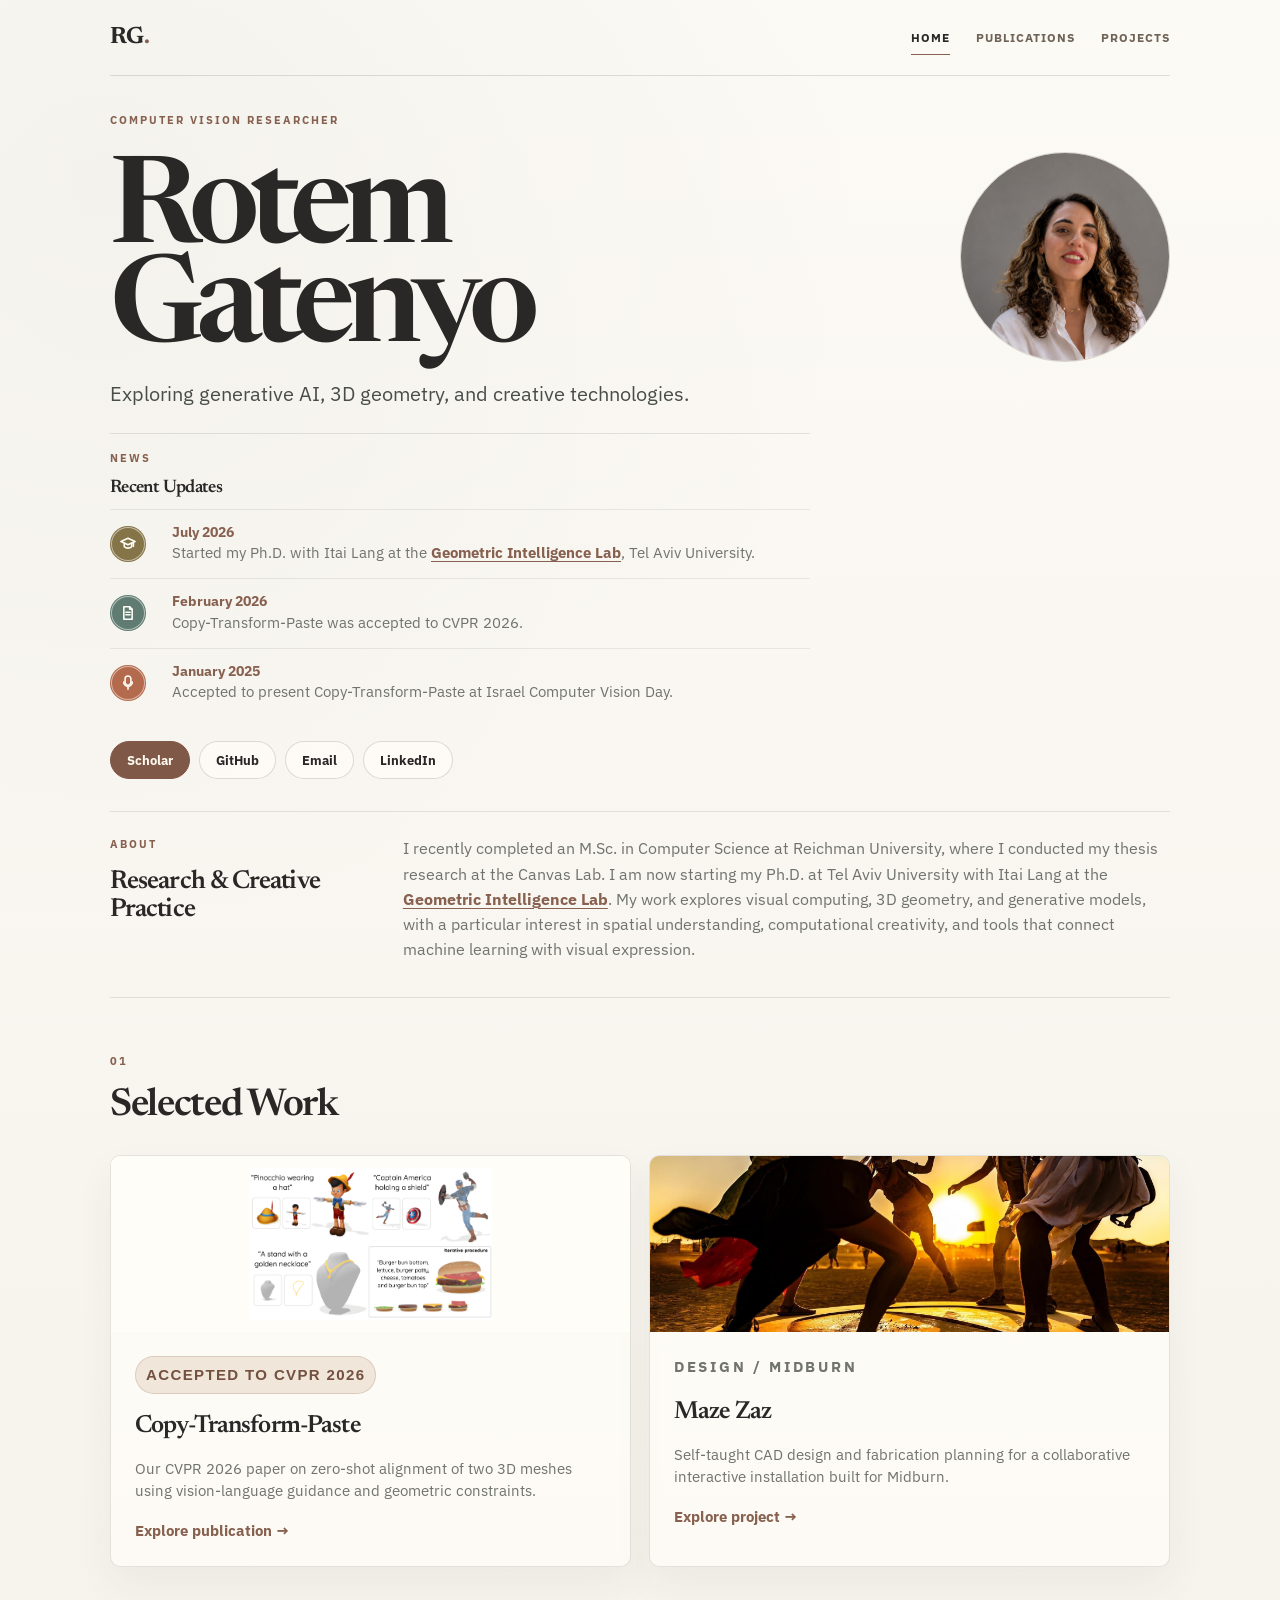
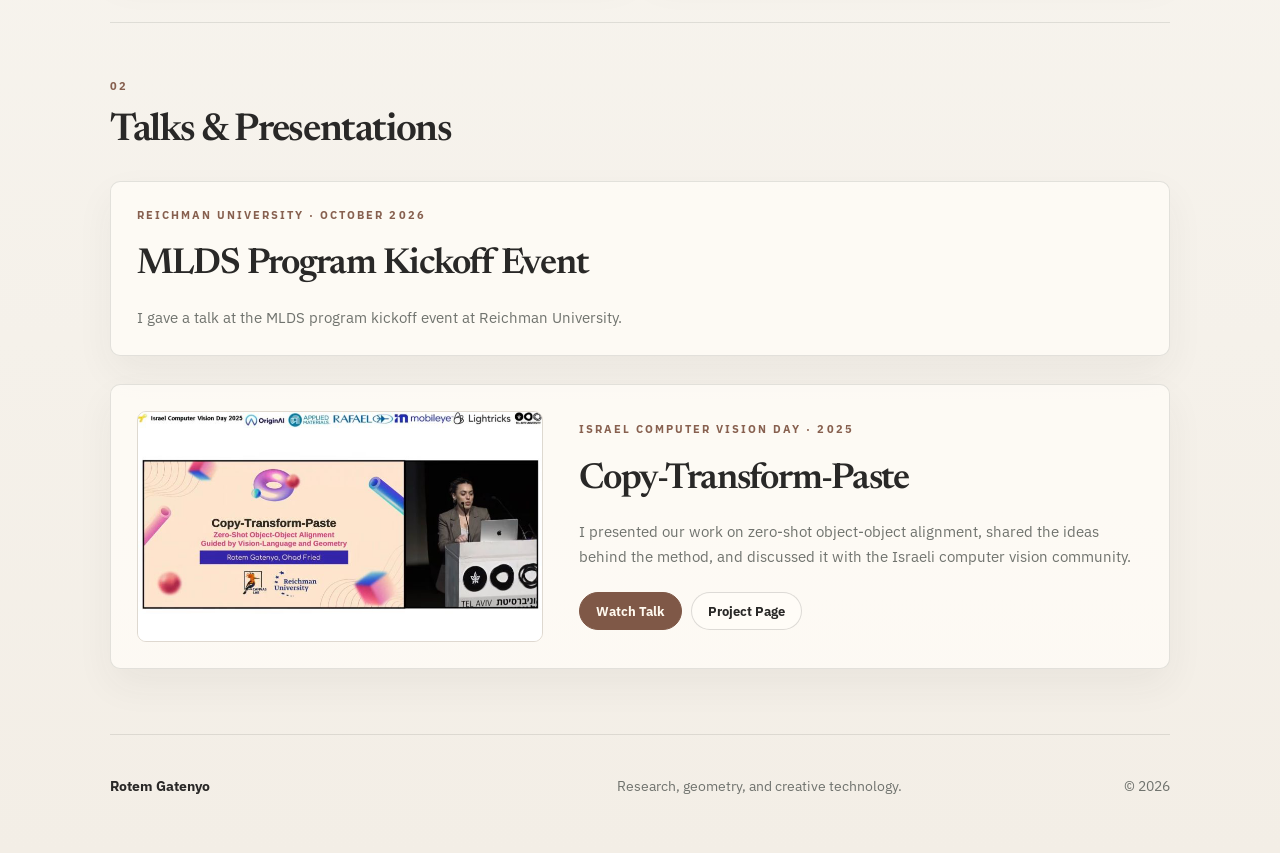
==== commit 22bfea5e: "Add MLDS program kickoff talk at Reichman University" ====
--- a/index.html
+++ b/index.html
@@ -3,13 +3,63 @@
 <head>
   <meta charset="utf-8">
   <meta name="viewport" content="width=device-width, initial-scale=1">
-  <meta name="description" content="Rotem Gatenyo - Computer Vision researcher exploring generative AI, 3D geometry, and creative technologies.">
-  <title>Rotem Gatenyo | Computer Vision Researcher</title>
+  <meta name="description" content="Rotem Gatenyo is a Computer Vision and 3D Geometry researcher working on generative AI, geometric intelligence, and creative visual technologies.">
+  <meta name="author" content="Rotem Gatenyo">
+  <meta name="robots" content="index, follow">
+  <link rel="canonical" href="https://rotemgat.github.io/">
+  <meta property="og:type" content="profile">
+  <meta property="og:site_name" content="Rotem Gatenyo">
+  <meta property="og:title" content="Rotem Gatenyo | Computer Vision & 3D Geometry Researcher">
+  <meta property="og:description" content="Computer Vision and 3D Geometry researcher working on generative AI, geometric intelligence, and creative visual technologies.">
+  <meta property="og:url" content="https://rotemgat.github.io/">
+  <meta property="og:image" content="https://rotemgat.github.io/assets/images/profile/rotem-gatenyo.png">
+  <meta property="profile:first_name" content="Rotem">
+  <meta property="profile:last_name" content="Gatenyo">
+  <meta name="twitter:card" content="summary">
+  <meta name="twitter:title" content="Rotem Gatenyo | Computer Vision & 3D Geometry Researcher">
+  <meta name="twitter:description" content="Computer Vision and 3D Geometry researcher working on generative AI, geometric intelligence, and creative visual technologies.">
+  <meta name="twitter:image" content="https://rotemgat.github.io/assets/images/profile/rotem-gatenyo.png">
+  <title>Rotem Gatenyo | Computer Vision & 3D Geometry Researcher</title>
   <link rel="preconnect" href="https://fonts.googleapis.com">
   <link rel="preconnect" href="https://fonts.gstatic.com" crossorigin>
   <link href="https://fonts.googleapis.com/css2?family=IBM+Plex+Sans:wght@400;500;600;700&family=Newsreader:opsz,wght@6..72,500;6..72,600;6..72,700&display=swap" rel="stylesheet">
   <link rel="stylesheet" href="css/styles.css">
   <script src="js/main.js" defer></script>
+  <script type="application/ld+json">
+  {
+    "@context": "https://schema.org",
+    "@type": "Person",
+    "name": "Rotem Gatenyo",
+    "url": "https://rotemgat.github.io/",
+    "image": "https://rotemgat.github.io/assets/images/profile/rotem-gatenyo.png",
+    "jobTitle": "Computer Vision Researcher",
+    "affiliation": {
+      "@type": "CollegeOrUniversity",
+      "name": "Tel Aviv University",
+      "url": "https://english.tau.ac.il/"
+    },
+    "alumniOf": [
+      {
+        "@type": "CollegeOrUniversity",
+        "name": "Reichman University",
+        "url": "https://www.runi.ac.il/en/"
+      }
+    ],
+    "sameAs": [
+      "https://scholar.google.com/citations?user=MCSaL64AAAAJ&hl=en",
+      "https://github.com/RotemGat",
+      "https://www.linkedin.com/in/rotem-g8/",
+      "https://geometric-intelligence-lab.github.io"
+    ],
+    "knowsAbout": [
+      "Computer Vision",
+      "3D Geometry",
+      "Generative AI",
+      "Geometric Intelligence",
+      "Creative Technologies"
+    ]
+  }
+  </script>
 </head>
 <body class="home-page">
   <header class="site-header">
@@ -139,6 +189,14 @@
         </div>
       </div>
 
+      <article class="talk-card talk-card-text">
+        <div class="talk-content">
+          <p class="talk-label">Reichman University · <time datetime="2026-10">October 2026</time></p>
+          <h3>MLDS Program Kickoff Event</h3>
+          <p>I gave a talk at the MLDS program kickoff event at Reichman University.</p>
+        </div>
+      </article>
+
       <article class="talk-card">
         <a class="talk-image" href="https://www.youtube.com/live/2fEDy-uTAII?t=18824" aria-label="Watch the Israel Computer Vision Day 2025 talk">
           <img src="assets/images/publications/israel-vision-day-2025.png" alt="Rotem Gatenyo presenting Copy-Transform-Paste at Israel Computer Vision Day 2025">
--- a/css/styles.css
+++ b/css/styles.css
@@ -2398,3 +2398,12 @@
 .card-art-publication img {
   background: var(--panel);
 }
+
+/* Talks without a recording or image */
+.talk-card + .talk-card {
+  margin-top: 28px;
+}
+
+.talk-card-text > .talk-content {
+  grid-column: 1 / -1;
+}
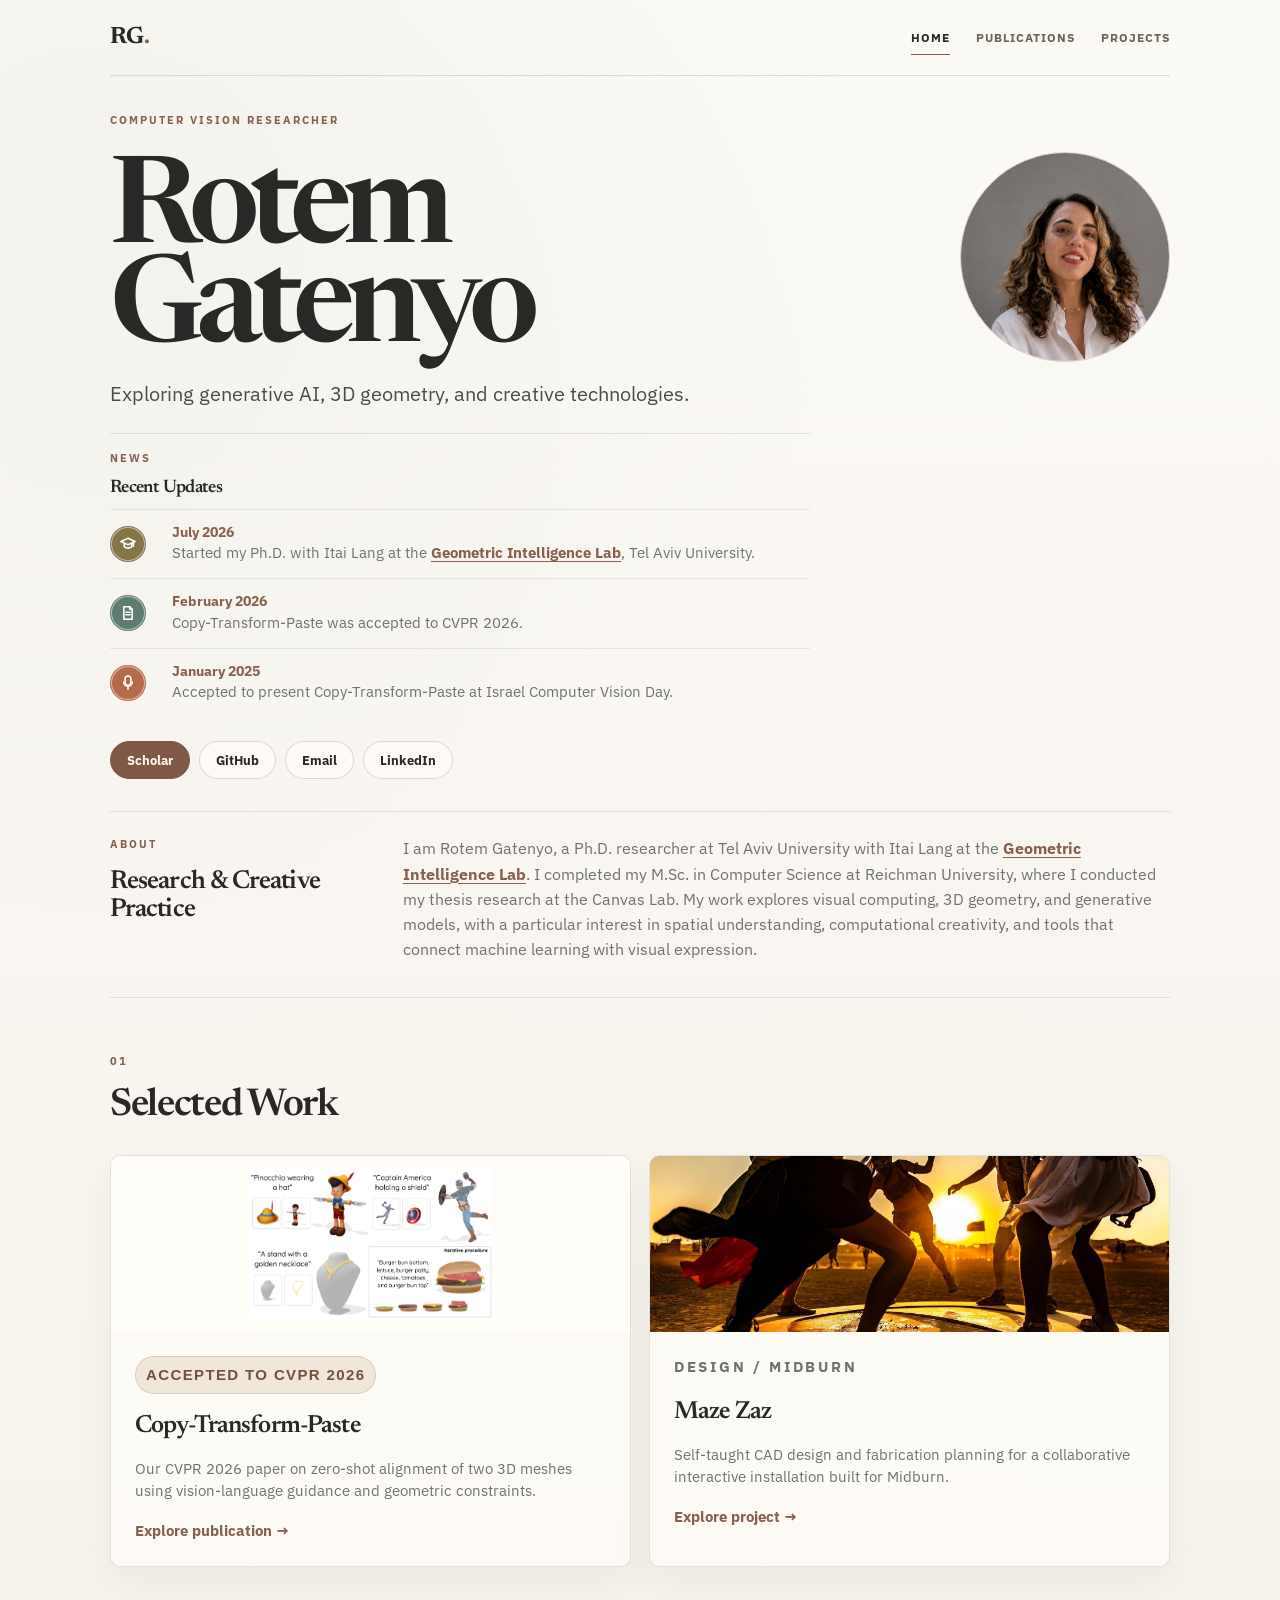
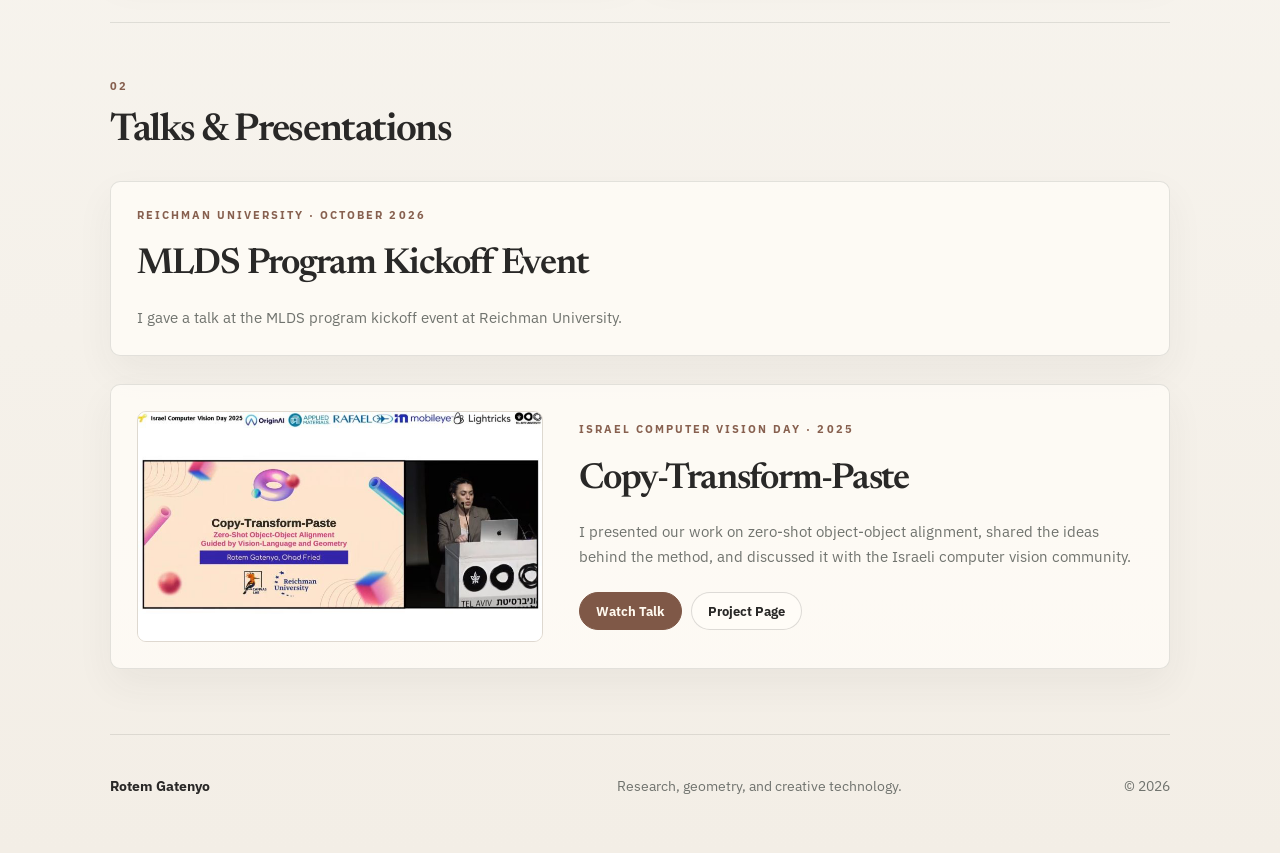
==== commit 838d6c62: "Fix mobile layouts and clarify personal profile metadata" ====
--- a/index.html
+++ b/index.html
@@ -23,50 +23,64 @@
   <link rel="preconnect" href="https://fonts.googleapis.com">
   <link rel="preconnect" href="https://fonts.gstatic.com" crossorigin>
   <link href="https://fonts.googleapis.com/css2?family=IBM+Plex+Sans:wght@400;500;600;700&family=Newsreader:opsz,wght@6..72,500;6..72,600;6..72,700&display=swap" rel="stylesheet">
-  <link rel="stylesheet" href="css/styles.css">
+  <link rel="stylesheet" href="css/styles.css?v=20261019">
   <script src="js/main.js" defer></script>
   <script type="application/ld+json">
   {
-    "@context": "https://schema.org",
-    "@type": "Person",
-    "name": "Rotem Gatenyo",
-    "url": "https://rotemgat.github.io/",
-    "image": "https://rotemgat.github.io/assets/images/profile/rotem-gatenyo.png",
-    "jobTitle": "Computer Vision Researcher",
-    "affiliation": {
-      "@type": "CollegeOrUniversity",
-      "name": "Tel Aviv University",
-      "url": "https://english.tau.ac.il/"
+  "@context": "https://schema.org",
+  "@graph": [
+    {
+      "@type": "Person",
+      "name": "Rotem Gatenyo",
+      "url": "https://rotemgat.github.io/",
+      "image": "https://rotemgat.github.io/assets/images/profile/rotem-gatenyo.png",
+      "jobTitle": "Computer Vision Researcher",
+      "affiliation": {
+        "@type": "CollegeOrUniversity",
+        "name": "Tel Aviv University",
+        "url": "https://english.tau.ac.il/"
+      },
+      "alumniOf": [
+        {
+          "@type": "CollegeOrUniversity",
+          "name": "Reichman University",
+          "url": "https://www.runi.ac.il/en/"
+        }
+      ],
+      "sameAs": [
+        "https://scholar.google.com/citations?user=MCSaL64AAAAJ&hl=en",
+        "https://github.com/RotemGat",
+        "https://www.linkedin.com/in/rotem-g8/",
+        "https://geometric-intelligence-lab.github.io"
+      ],
+      "knowsAbout": [
+        "Computer Vision",
+        "3D Geometry",
+        "Generative AI",
+        "Geometric Intelligence",
+        "Creative Technologies"
+      ],
+      "@id": "https://rotemgat.github.io/#person"
     },
-    "alumniOf": [
-      {
-        "@type": "CollegeOrUniversity",
-        "name": "Reichman University",
-        "url": "https://www.runi.ac.il/en/"
+    {
+      "@type": "ProfilePage",
+      "@id": "https://rotemgat.github.io/#profile",
+      "url": "https://rotemgat.github.io/",
+      "name": "Rotem Gatenyo | Computer Vision & 3D Geometry Researcher",
+      "mainEntity": {
+        "@id": "https://rotemgat.github.io/#person"
       }
-    ],
-    "sameAs": [
-      "https://scholar.google.com/citations?user=MCSaL64AAAAJ&hl=en",
-      "https://github.com/RotemGat",
-      "https://www.linkedin.com/in/rotem-g8/",
-      "https://geometric-intelligence-lab.github.io"
-    ],
-    "knowsAbout": [
-      "Computer Vision",
-      "3D Geometry",
-      "Generative AI",
-      "Geometric Intelligence",
-      "Creative Technologies"
-    ]
-  }
+    }
+  ]
+}
   </script>
 </head>
 <body class="home-page">
   <header class="site-header">
-    <a class="logo" href="index.html" aria-label="Rotem Gatenyo home">RG<span>.</span></a>
+    <a class="logo" href="/" aria-label="Rotem Gatenyo home">RG<span>.</span></a>
     <button class="menu-toggle" type="button" aria-expanded="false" aria-controls="site-nav">Menu</button>
     <nav id="site-nav" class="site-nav" aria-label="Main navigation">
-      <a class="active" href="index.html">Home</a>
+      <a class="active" href="/">Home</a>
       <a href="publications.html">Publications</a>
       <a href="projects.html">Projects</a>
     </nav>
@@ -143,7 +157,7 @@
           <h2>Research & Creative Practice</h2>
         </div>
         <div class="prose">
-          <p>I recently completed an M.Sc. in Computer Science at Reichman University, where I conducted my thesis research at the Canvas Lab. I am now starting my Ph.D. at Tel Aviv University with Itai Lang at the <a href="https://geometric-intelligence-lab.github.io">Geometric Intelligence Lab</a>. My work explores visual computing, 3D geometry, and generative models, with a particular interest in spatial understanding, computational creativity, and tools that connect machine learning with visual expression.</p>
+          <p>I am Rotem Gatenyo, a Ph.D. researcher at Tel Aviv University with Itai Lang at the <a href="https://geometric-intelligence-lab.github.io">Geometric Intelligence Lab</a>. I completed my M.Sc. in Computer Science at Reichman University, where I conducted my thesis research at the Canvas Lab. My work explores visual computing, 3D geometry, and generative models, with a particular interest in spatial understanding, computational creativity, and tools that connect machine learning with visual expression.</p>
         </div>
       </div>
     </section>
--- a/css/styles.css
+++ b/css/styles.css
@@ -2407,3 +2407,105 @@
 .talk-card-text > .talk-content {
   grid-column: 1 / -1;
 }
+
+/* Keep responsive rules after the desktop design refinements. */
+@media (max-width: 920px) {
+  .home-page .hero-about,
+  .talk-card,
+  .publications-page .publication-content,
+  .publications-page .publication-content-featured,
+  .projects-page .project-case-summary {
+    grid-template-columns: minmax(0, 1fr);
+  }
+}
+
+@media (max-width: 800px) {
+  .section > *,
+  .talk-content,
+  .publication-details,
+  .publication-content,
+  .hero-copy {
+    min-width: 0;
+  }
+
+  .home-page .hero-main {
+    gap: 24px;
+  }
+
+  .home-page .hero-about {
+    gap: 16px;
+    padding: 20px;
+  }
+
+  .home-page .talk-card {
+    gap: 20px;
+    padding: 20px;
+  }
+
+  .talk-content h3,
+  .publications-page .publication h2,
+  .projects-page .project-case-heading h2 {
+    font-size: clamp(1.4rem, 5.8vw, 2rem);
+    overflow-wrap: anywhere;
+  }
+
+  .publications-page .publication {
+    grid-template-columns: minmax(0, 1fr);
+    gap: 12px;
+  }
+
+  .publication-visual,
+  .talk-image,
+  .talk-image img {
+    max-width: 100%;
+    min-width: 0;
+  }
+
+  .projects-page .project-case-heading {
+    grid-template-columns: minmax(0, 1fr);
+    gap: 12px;
+  }
+
+  .projects-page .project-gallery,
+  .projects-page .project-gallery-nlp {
+    grid-template-columns: minmax(0, 1fr);
+    overflow: visible;
+    padding-bottom: 0;
+    gap: 24px;
+  }
+
+  .gallery-item {
+    min-width: 0;
+  }
+
+  .button-row {
+    flex-wrap: wrap;
+    gap: 10px;
+  }
+
+  .button,
+  .menu-toggle,
+  .site-nav a {
+    min-height: 44px;
+  }
+
+  .menu-toggle {
+    padding-inline: 12px;
+  }
+
+  .site-nav {
+    top: 100%;
+  }
+
+  .site-footer {
+    grid-template-columns: minmax(0, 1fr);
+    gap: 8px;
+    padding-block: 24px;
+  }
+}
+
+@media (max-width: 520px) {
+  .inner-page .page-hero h1 {
+    font-size: clamp(2.25rem, 10.5vw, 3.4rem);
+  }
+}
